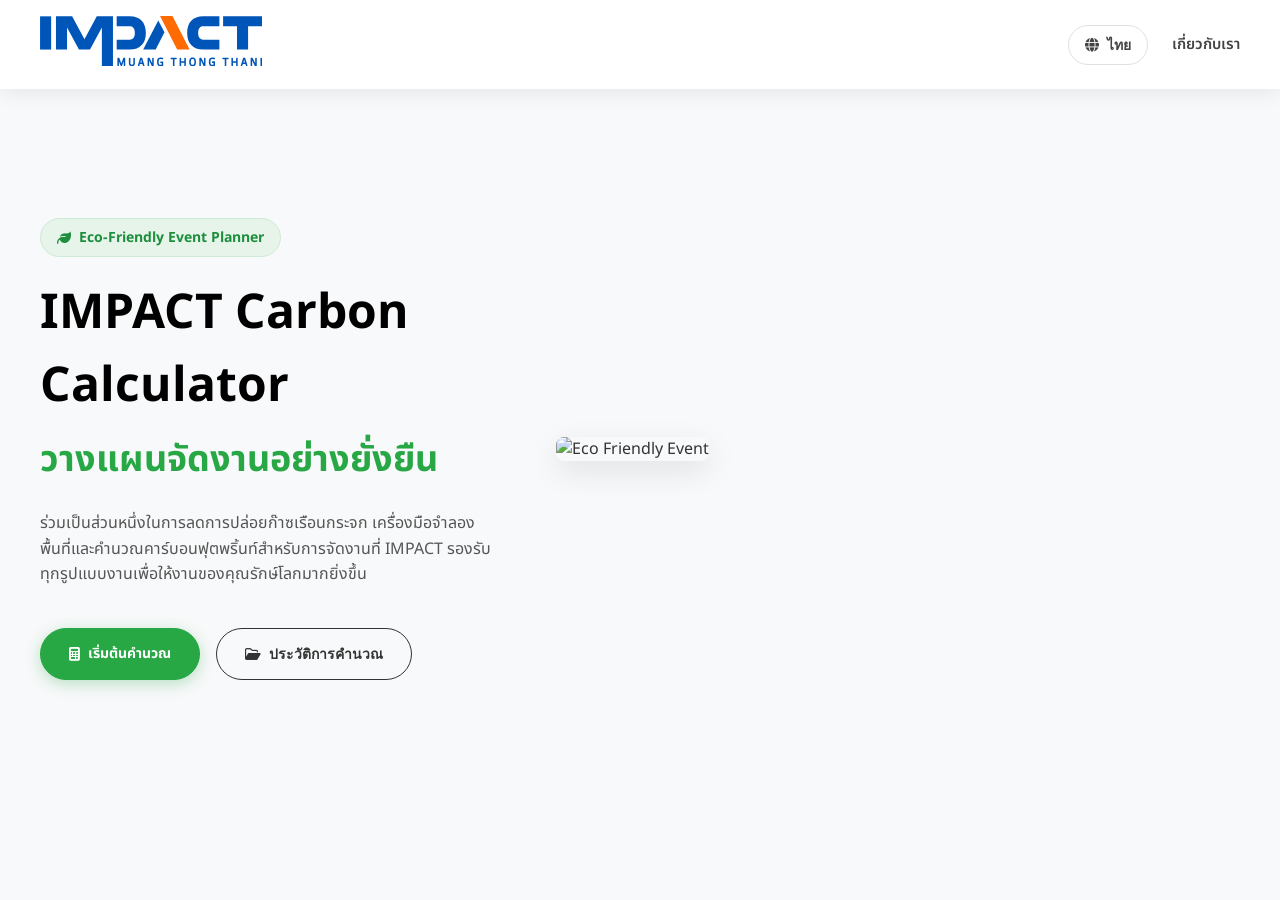
==== index.html @ 4a2654d6 "update" ====
<!doctype html>
<html lang="th">
  <head>
    <meta charset="UTF-8" />
    <meta name="viewport" content="width=device-width, initial-scale=1.0" />
    <title>IMPACT Carbon Calculator</title>
    <link rel="stylesheet" href="style.css" />
    <link
      href="https://fonts.googleapis.com/css2?family=Noto+Sans+Thai:wght@400;600;700&display=swap"
      rel="stylesheet"
    />
    <link
      rel="stylesheet"
      href="https://cdnjs.cloudflare.com/ajax/libs/font-awesome/6.4.0/css/all.min.css"
    />
  </head>
  <body>
    <header>
      <div class="logo">
        <img
          src="images/logo-impact.svg"
          alt="IMPACT Logo"
          height="50"
          onerror="
            this.src =
              'https://upload.wikimedia.org/wikipedia/commons/thumb/1/11/IMPACT_Muang_Thong_Thani_Logo.png/800px-IMPACT_Muang_Thong_Thani_Logo.png'
          "
        />
      </div>
      <div class="top-menu">
        <button class="lang-btn"><i class="fa-solid fa-globe"></i> ไทย</button>
        <a href="#" class="menu-link">เกี่ยวกับเรา</a>
      </div>
    </header>

    <main class="container">
      <div class="content-left">
        <div class="eco-badge">
          <i class="fa-solid fa-leaf"></i> Eco-Friendly Event Planner
        </div>
        <h1>
          IMPACT Carbon Calculator<br /><span class="highlight-green"
            >วางแผนจัดงานอย่างยั่งยืน</span
          >
        </h1>
        <p>
          ร่วมเป็นส่วนหนึ่งในการลดการปล่อยก๊าซเรือนกระจก
          เครื่องมือจำลองพื้นที่และคำนวณคาร์บอนฟุตพริ้นท์สำหรับการจัดงานที่
          IMPACT รองรับทุกรูปแบบงานเพื่อให้งานของคุณรักษ์โลกมากยิ่งขึ้น
        </p>
        <div class="button-group">
          <a href="#" class="btn btn-primary" onclick="openModal(event)">
            <i class="fa-solid fa-calculator"></i> เริ่มต้นคำนวณ
          </a>
          <button class="btn btn-outline">
            <i class="fa-regular fa-folder-open"></i> ประวัติการคำนวณ
          </button>
        </div>
      </div>
      <div class="content-right">
        <img
          src="https://images.unsplash.com/photo-1511884642898-4c92249e20b6?q=80&w=2070&auto=format&fit=crop"
          alt="Eco Friendly Event"
        />
      </div>
    </main>

    <div id="eventModal" class="modal-overlay">
      <div class="modal-content">
        <div class="modal-header">
          <div>
            <h2>เลือกประเภทอีเวนต์</h2>
            <p>
              เลือกรูปแบบงานที่คุณต้องการจัด เพื่อเริ่มต้นคำนวณคาร์บอนฟุตพริ้นท์
            </p>
          </div>
          <span class="close-btn" onclick="closeModal()">&times;</span>
        </div>
        <div class="modal-body">
          <div class="event-grid">
            <a
              href="design.html?event=exhibition"
              class="event-card green-card"
            >
              <div class="card-image">
                <img
                  src="https://images.unsplash.com/photo-1587825140708-dfaf72ae4b04?q=80&w=2070&auto=format&fit=crop"
                  alt="Exhibition"
                />
              </div>
              <div class="card-footer">
                <h4>งานแสดงสินค้าและนิทรรศการ</h4>
                <span>Exhibition at IMPACT</span>
              </div>
            </a>
            <a href="design.html?event=meeting" class="event-card blue-card">
              <div class="card-image">
                <img
                  src="https://images.unsplash.com/photo-1556761175-5973dc0f32e7?q=80&w=1932&auto=format&fit=crop"
                  alt="Meeting"
                />
              </div>
              <div class="card-footer">
                <h4>งานประชุมและสัมมนา</h4>
                <span>Meeting at IMPACT</span>
              </div>
            </a>
            <a href="design.html?event=concert" class="event-card red-card">
              <div class="card-image">
                <img
                  src="https://images.unsplash.com/photo-1470225620780-dba8ba36b745?q=80&w=2070&auto=format&fit=crop"
                  alt="Concert"
                />
              </div>
              <div class="card-footer">
                <h4>งานคอนเสิร์ต</h4>
                <span>Concert at IMPACT</span>
              </div>
            </a>
          </div>
        </div>
      </div>
    </div>

    <script>
      function openModal(e) {
        e.preventDefault();
        document.getElementById("eventModal").style.display = "flex";
      }
      function closeModal() {
        document.getElementById("eventModal").style.display = "none";
      }
      window.onclick = function (e) {
        if (e.target == document.getElementById("eventModal")) closeModal();
      };
    </script>
  </body>
</html>
---- style.css ----
/* ========================================= */
/* 🌐 GLOBAL RESET & FONTS                   */
/* ========================================= */
* {
  box-sizing: border-box;
  margin: 0;
  padding: 0;
}
body {
  font-family: "Noto Sans Thai", sans-serif;
  color: #333;
  background-color: #f8f9fa;
}

/* ========================================= */
/* 🏠 HOME PAGE (index.html)                 */
/* ========================================= */
header {
  display: flex;
  justify-content: space-between;
  align-items: center;
  padding: 16px 40px;
  background: rgba(255, 255, 255, 0.98);
  backdrop-filter: blur(10px);
  box-shadow: 0 4px 20px rgba(0, 0, 0, 0.08);
  position: sticky;
  top: 0;
  z-index: 100;
  border-bottom: none;
}
.top-menu {
  display: flex;
  align-items: center;
  gap: 24px;
}
.lang-btn {
  background: white;
  border: 1px solid #e0e0e0;
  padding: 8px 16px;
  border-radius: 30px;
  cursor: pointer;
  display: flex;
  align-items: center;
  gap: 8px;
  font-size: 14px;
  font-weight: 600;
  color: #444;
  transition: 0.2s;
}
.lang-btn:hover {
  background: #f5f7fa;
  border-color: #0058a3;
  color: #0058a3;
}
.menu-link {
  text-decoration: none;
  color: #444;
  font-weight: 600;
  font-size: 15px;
  transition: 0.2s;
}
.menu-link:hover {
  color: #0058a3;
}
.container {
  display: flex;
  align-items: center;
  max-width: 1400px;
  margin: 0 auto;
  padding: 40px;
  gap: 60px;
  min-height: 80vh;
}
.content-left {
  flex: 1;
  max-width: 500px;
}
h1 {
  font-size: 48px;
  font-weight: 700;
  margin-bottom: 24px;
  color: #000;
}
p {
  font-size: 16px;
  line-height: 1.6;
  color: #555;
  margin-bottom: 40px;
}
.button-group {
  display: flex;
  gap: 16px;
}
.btn {
  padding: 14px 28px;
  border-radius: 30px;
  font-size: 14px;
  font-weight: bold;
  cursor: pointer;
  display: flex;
  align-items: center;
  gap: 8px;
  text-decoration: none;
  transition: 0.2s;
  border: none;
}
.btn-outline {
  background: transparent;
  border: 1px solid #333;
  color: #333;
}
.btn-outline:hover {
  background: #f5f5f5;
}
.btn-black {
  background: #111;
  border: 1px solid #111;
  color: white;
}
.btn-black:hover {
  background: #333;
}
.content-right {
  flex: 1.5;
}
.content-right img {
  width: 100%;
  height: auto;
  border-radius: 8px;
  box-shadow: 0 10px 30px rgba(0, 0, 0, 0.1);
}

.modal-overlay {
  display: none;
  position: fixed;
  top: 0;
  left: 0;
  width: 100%;
  height: 100%;
  background: rgba(0, 0, 0, 0.6);
  backdrop-filter: blur(4px);
  justify-content: center;
  align-items: center;
  z-index: 9999;
}
.modal-content {
  background: #fff;
  padding: 40px;
  width: 95%;
  max-width: 1100px;
  border-radius: 12px;
  max-height: 95vh;
  overflow-y: auto;
  box-shadow: 0 20px 50px rgba(0, 0, 0, 0.2);
}
.modal-header {
  display: flex;
  justify-content: space-between;
  margin-bottom: 30px;
}
.close-btn {
  font-size: 32px;
  cursor: pointer;
  color: #999;
  transition: 0.2s;
}
.close-btn:hover {
  color: #d93025;
}
.event-grid {
  display: grid;
  grid-template-columns: repeat(auto-fit, minmax(280px, 1fr));
  gap: 30px;
  justify-content: center;
}
.event-card {
  text-decoration: none;
  border-radius: 0 0 20px 20px;
  overflow: hidden;
  box-shadow: 0 5px 15px rgba(0, 0, 0, 0.1);
  transition:
    transform 0.3s ease,
    box-shadow 0.3s ease;
  background: white;
  display: flex;
  flex-direction: column;
}
.event-card:hover {
  transform: translateY(-8px);
  box-shadow: 0 15px 30px rgba(0, 0, 0, 0.15);
}
.card-image {
  height: 180px;
  overflow: hidden;
}
.card-image img {
  width: 100%;
  height: 100%;
  object-fit: cover;
  transition: transform 0.5s ease;
}
.event-card:hover .card-image img {
  transform: scale(1.05);
}
.card-footer {
  padding: 15px 20px;
  color: white;
  text-align: center;
  display: flex;
  flex-direction: column;
  justify-content: center;
  min-height: 80px;
}
.card-footer h4 {
  font-size: 15px;
  margin-bottom: 5px;
  font-weight: 700;
}
.card-footer span {
  font-size: 13px;
  font-weight: 400;
  opacity: 0.9;
}
.green-card .card-footer {
  background-color: #4c8c64;
}
.blue-card .card-footer {
  background-color: #5b9bd5;
}
.red-card .card-footer {
  background-color: #a04040;
}
.pink-card .card-footer {
  background-color: #c97da3;
}
.purple-card .card-footer {
  background-color: #7b4ea3;
}

/* ========================================= */
/* 🌿 อัปเดตสไตล์หน้า Home (Eco Theme)        */
/* ========================================= */
.eco-badge {
  display: inline-flex;
  align-items: center;
  gap: 8px;
  background-color: #e6f4ea;
  color: #1e8e3e;
  padding: 8px 16px;
  border-radius: 30px;
  font-size: 14px;
  font-weight: 700;
  margin-bottom: 20px;
  border: 1px solid #ceead6;
}

.highlight-green {
  color: #28a745;
  font-size: 36px;
  display: block;
  margin-top: 10px;
}

.btn-primary {
  background: #28a745;
  border: 1px solid #28a745;
  color: white;
  box-shadow: 0 4px 15px rgba(40, 167, 69, 0.3);
}

.btn-primary:hover {
  background: #218838;
  border-color: #1e7e34;
  box-shadow: 0 6px 20px rgba(40, 167, 69, 0.4);
  transform: translateY(-2px);
}

/* ========================================= */
/* 🎨 DESIGN PAGE (design.html)              */
/* ========================================= */
body.design-page {
  overflow: hidden;
  height: 100vh;
  display: flex;
  flex-direction: column;
}
.top-nav {
  height: 72px;
  background: #ffffff;
  box-shadow: 0 4px 20px rgba(0, 0, 0, 0.08);
  display: flex;
  align-items: center;
  justify-content: space-between;
  padding: 0 32px;
  z-index: 100;
  position: relative;
}
.nav-center {
  position: absolute;
  left: 50%;
  transform: translateX(-50%);
  display: flex;
  flex-direction: column;
  align-items: center;
  gap: 6px;
}
.nav-title {
  font-size: 20px;
  font-weight: 700;
  color: #0058a3;
  margin: 0;
}
.nav-subtitle {
  font-size: 12px;
  padding: 4px 12px;
  border-radius: 20px;
  font-weight: 600;
  background-color: #d4edda;
  color: #155724;
  border: 1px solid #c3e6cb;
}
.nav-right {
  display: flex;
  gap: 12px;
  align-items: center;
}
.btn-nav-text,
.btn-save-action,
.btn-new-job {
  display: flex;
  align-items: center;
  gap: 8px;
  padding: 8px 16px;
  border-radius: 30px;
  font-size: 14px;
  font-weight: 600;
  cursor: pointer;
  transition: 0.2s;
}
.btn-nav-text {
  color: #555;
}
.btn-nav-text:hover {
  background: #f5f7fa;
  color: #0058a3;
}
.btn-save-action {
  background: #28a745;
  color: white;
  box-shadow: 0 2px 5px rgba(0, 0, 0, 0.1);
}
.btn-save-action:hover {
  background: #218838;
}
.btn-new-job {
  background: #f0f2f5;
  color: #0058a3;
}
.btn-new-job:hover {
  background: #e3f2fd;
}
.tool-icon {
  width: 40px;
  height: 40px;
  border-radius: 50%;
  display: flex;
  align-items: center;
  justify-content: center;
  cursor: pointer;
  color: #555;
  transition: 0.2s;
}
.tool-icon:hover {
  background: #f5f7fa;
  color: #0058a3;
}

.main-workspace {
  display: flex;
  flex: 1;
  height: calc(100vh - 72px);
}
.sidebar-left {
  width: 420px;
  background: #ffffff;
  box-shadow: 2px 0 15px rgba(0, 0, 0, 0.05);
  display: flex;
  flex-direction: column;
  z-index: 10;
}

.sidebar-left .sidebar-header {
  padding: 24px;
  border-bottom: 1px solid #e0e0e0;
  background: #ffffff;
  display: block;
}

.event-selector-box {
  margin-bottom: 24px;
}
.event-selector-box label {
  font-size: 13px;
  font-weight: 700;
  color: #444;
  display: block;
  margin-bottom: 8px;
}
.event-selector-box select {
  width: 100%;
  padding: 10px 40px 10px 16px;
  border-radius: 8px;
  border: 1px solid #ced4da;
  background-color: #f8f9fa;
  font-size: 14px;
  font-family: inherit;
  color: #0058a3;
  font-weight: 600;
  cursor: pointer;
  outline: none;
  transition: all 0.2s ease;
  appearance: none;
  -webkit-appearance: none;
  -moz-appearance: none;
  background-image: url("data:image/svg+xml;charset=UTF-8,%3csvg xmlns='http://www.w3.org/2000/svg' viewBox='0 0 24 24' fill='none' stroke='%230058a3' stroke-width='2.5' stroke-linecap='round' stroke-linejoin='round'%3e%3cpolyline points='6 9 12 15 18 9'%3e%3c/polyline%3e%3c/svg%3e");
  background-repeat: no-repeat;
  background-position: right 16px center;
  background-size: 14px;
}

.event-selector-box select:hover,
.event-selector-box select:focus {
  border-color: #adb5bd;
  background-color: #ffffff;
  box-shadow: none;
}

.sidebar-left .sidebar-header h3 {
  margin: 0 0 6px 0;
  color: #111;
  font-size: 18px;
  font-weight: 700;
  display: flex;
  align-items: center;
  gap: 8px;
}
.sidebar-left .sidebar-header h3 i {
  color: #28a745;
  font-size: 20px;
}
.sidebar-left .sidebar-header p {
  margin: 0;
  font-size: 13px;
  color: #666;
  line-height: 1.5;
}

.item-list {
  flex: 1;
  overflow-y: auto;
  padding: 0 20px 20px 20px;
  display: flex;
  flex-direction: column;
}
.category-title {
  font-size: 14px;
  font-weight: 700;
  color: #0058a3;
  margin: 20px 0 10px 0;
  padding-bottom: 5px;
  border-bottom: 2px solid #e3f2fd;
  display: flex;
  align-items: center;
  gap: 8px;
}
.item-row {
  background: #fff;
  border: 1px solid #e0e0e0;
  border-radius: 12px;
  padding: 12px 15px;
  margin-bottom: 10px;
  transition: 0.2s;
}
.item-row.active {
  border-color: #0058a3;
  background: #f8fbff;
  box-shadow: 0 4px 10px rgba(0, 88, 163, 0.1);
}
.item-top {
  display: flex;
  justify-content: space-between;
  align-items: center;
  margin-bottom: 10px;
}
.item-name {
  font-weight: 600;
  font-size: 14px;
  color: #333;
  display: flex;
  align-items: center;
  gap: 8px;
  cursor: pointer;
  margin: 0;
}
.item-unit-carbon {
  font-size: 11px;
  color: #888;
  background: #f0f0f0;
  padding: 2px 6px;
  border-radius: 4px;
}
.item-bottom {
  display: flex;
  justify-content: space-between;
  align-items: center;
}
.qty-control {
  display: flex;
  align-items: center;
  gap: 10px;
}
.qty-input {
  width: 60px;
  padding: 6px;
  border: 1px solid #ccc;
  border-radius: 6px;
  text-align: center;
  font-size: 14px;
}
.qty-input:disabled {
  background: #f0f0f0;
  color: #aaa;
  border-color: #eee;
}
.item-total-carbon {
  font-weight: 700;
  color: #28a745;
  font-size: 14px;
}
.carbon-summary-box {
  padding: 20px;
  background: #1e3a8a;
  color: white;
  text-align: center;
}
.carbon-summary-box p {
  margin: 0;
  font-size: 14px;
  color: #ffffff;
  opacity: 1;
  margin-bottom: 8px;
}
.carbon-total-val {
  font-size: 32px;
  font-weight: 700;
  margin: 5px 0;
  color: #4ade80;
}
.carbon-total-val span {
  font-size: 16px;
  font-weight: 400;
  color: white;
}

input[type="checkbox"] {
  width: 18px;
  height: 18px;
  cursor: pointer;
  accent-color: #0058a3;
}

/* ========================================= */
/* 🖼️ ระบบแสดงภาพ 2D Stacking                 */
/* ========================================= */
.viewer-right {
  flex: 1;
  position: relative;
  background: #f0f2f5;
  display: flex;
  justify-content: center;
  align-items: center;
  overflow: hidden;
}

.image-viewer-container {
  position: relative;
  width: 100%;
  height: 100%;
  max-width: 1920px;
  max-height: 1080px;
  display: flex;
  justify-content: center;
  align-items: center;
}

.layer-bg,
.layer-item {
  position: absolute;
  top: 0;
  left: 0;
  width: 100%;
  height: 100%;
  object-fit: contain;
}

.layer-item {
  display: none;
  mix-blend-mode: multiply;
}

/* ========================================= */
/* 🏷️ ป้ายชี้บอกค่าคาร์บอนบน 2D               */
/* ========================================= */
.labels-container {
  position: absolute;
  top: 0;
  left: 0;
  width: 100%;
  height: 100%;
  pointer-events: none;
  z-index: 10;
}

.floating-label {
  position: absolute;
  background: rgba(255, 255, 255, 0.95);
  padding: 8px 12px;
  border-radius: 8px;
  box-shadow: 0 4px 15px rgba(0, 0, 0, 0.15);
  font-size: 13px;
  font-weight: 600;
  color: #333;
  display: none;
  white-space: nowrap;
  border: 1px solid #e0e0e0;
}
.floating-label span {
  color: #28a745;
  font-weight: 700;
}

/* ตำแหน่งของป้าย (ปรับ % ได้ตามตำแหน่งรถ) */
.pos-car {
  top: 40%;
  left: 73%;
}
.pos-taxi {
  top: 40%;
  left: 15%;
}
.pos-van {
  top: 40%;
  left: 47%;
}

.floating-label::after {
  content: "";
  position: absolute;
  top: 100%;
  left: 50%;
  width: 2px;
  height: 30px;
  background: #28a745;
  transform: translateX(-50%);
}
.floating-label::before {
  content: "";
  position: absolute;
  top: calc(100% + 30px);
  left: 50%;
  transform: translateX(-50%);
  border-left: 6px solid transparent;
  border-right: 6px solid transparent;
  border-top: 8px solid #28a745;
}

/* ========================================= */
/* 🔥 ฟอร์มบันทึกข้อมูลลูกค้า (Customer Form) */
/* ========================================= */
.form-overlay {
  display: none;
  position: fixed;
  top: 0;
  left: 0;
  width: 100%;
  height: 100%;
  background: rgba(0, 0, 0, 0.6);
  z-index: 2000;
  justify-content: center;
  align-items: center;
  backdrop-filter: blur(5px);
}
.form-box {
  background: white;
  width: 90%;
  max-width: 400px;
  padding: 30px;
  border-radius: 16px;
  box-shadow: 0 20px 50px rgba(0, 0, 0, 0.2);
  animation: popUp 0.3s ease;
}
@keyframes popUp {
  from {
    transform: scale(0.8);
    opacity: 0;
  }
  to {
    transform: scale(1);
    opacity: 1;
  }
}
.form-header {
  text-align: center;
  margin-bottom: 20px;
}
.form-header h2 {
  margin: 0;
  color: #0058a3;
}
.form-header p {
  color: #666;
  font-size: 14px;
  margin-top: 5px;
}
.form-group {
  margin-bottom: 15px;
}
.form-group label {
  display: block;
  font-size: 14px;
  font-weight: 600;
  margin-bottom: 5px;
  color: #333;
}
.form-group input {
  width: 100%;
  padding: 12px;
  border: 1px solid #ddd;
  border-radius: 8px;
  font-size: 14px;
  box-sizing: border-box;
}
.readonly-input {
  background-color: #f1f3f5;
  color: #0058a3;
  border-color: #ced4da;
  font-weight: bold;
  pointer-events: none;
  letter-spacing: 1px;
}
.form-actions {
  display: flex;
  gap: 10px;
  margin-top: 25px;
}
.btn-cancel {
  flex: 1;
  padding: 12px;
  border: 1px solid #ddd;
  background: white;
  border-radius: 8px;
  cursor: pointer;
}
.btn-submit {
  flex: 1;
  padding: 12px;
  border: none;
  background: #0058a3;
  color: white;
  border-radius: 8px;
  cursor: pointer;
  font-weight: 600;
}
.btn-submit:hover {
  background: #00498a;
}

/* ========================================= */
/* 🔥 หน้าต่างประวัติ (History Sidebar)       */
/* ========================================= */
.history-overlay {
  display: none;
  position: fixed;
  top: 0;
  left: 0;
  width: 100%;
  height: 100%;
  background: rgba(0, 0, 0, 0.3);
  z-index: 2000;
  justify-content: flex-end;
}
.modal-sidebar {
  width: 400px;
  height: 100%;
  background: white;
  box-shadow: -10px 0 30px rgba(0, 0, 0, 0.1);
  display: flex;
  flex-direction: column;
  animation: slideIn 0.3s ease;
}
@keyframes slideIn {
  from {
    transform: translateX(100%);
  }
  to {
    transform: translateX(0);
  }
}

.modal-sidebar .sidebar-header {
  padding: 24px 30px;
  border-bottom: 1px solid #eee;
  display: flex;
  justify-content: space-between;
  align-items: center;
  background: #ffffff;
}

.history-list {
  flex-grow: 1;
  overflow-y: auto;
  padding: 20px 30px;
}
.history-item {
  padding: 20px;
  border: 1px solid #e0e0e0;
  border-radius: 12px;
  margin-bottom: 15px;
  position: relative;
  transition: 0.2s;
  background: #ffffff;
}
.history-item:hover {
  border-color: #0058a3;
  box-shadow: 0 4px 12px rgba(0, 0, 0, 0.05);
}
.booking-id-badge {
  display: inline-block;
  background: #111;
  color: #fff;
  padding: 4px 8px;
  border-radius: 4px;
  font-size: 12px;
  font-weight: 600;
  margin-bottom: 8px;
}
.history-content {
  cursor: pointer;
}
.history-actions {
  display: flex;
  gap: 10px;
  margin-top: 15px;
  border-top: 1px solid #eee;
  padding-top: 15px;
  justify-content: flex-end;
}
.action-btn {
  font-family: inherit;
  font-size: 13px;
  font-weight: 600;
  cursor: pointer;
  padding: 6px 14px;
  border-radius: 6px;
  border: none;
  display: flex;
  align-items: center;
  gap: 6px;
  transition: 0.2s;
}
.btn-edit {
  color: #0058a3;
  background: #eef4fb;
}
.btn-edit:hover {
  background: #dcebfd;
}
.btn-delete {
  color: #d93025;
  background: #fff0f0;
}
.btn-delete:hover {
  background: #fde6e6;
}

/* การแจ้งเตือน (Toast) */
.toast {
  position: fixed;
  top: 80px;
  left: 50%;
  transform: translateX(-50%);
  background: #28a745;
  color: white;
  padding: 12px 24px;
  border-radius: 50px;
  font-size: 14px;
  font-weight: 600;
  opacity: 0;
  transition: 0.3s ease;
  pointer-events: none;
  z-index: 3000;
  box-shadow: 0 4px 15px rgba(0, 0, 0, 0.1);
}
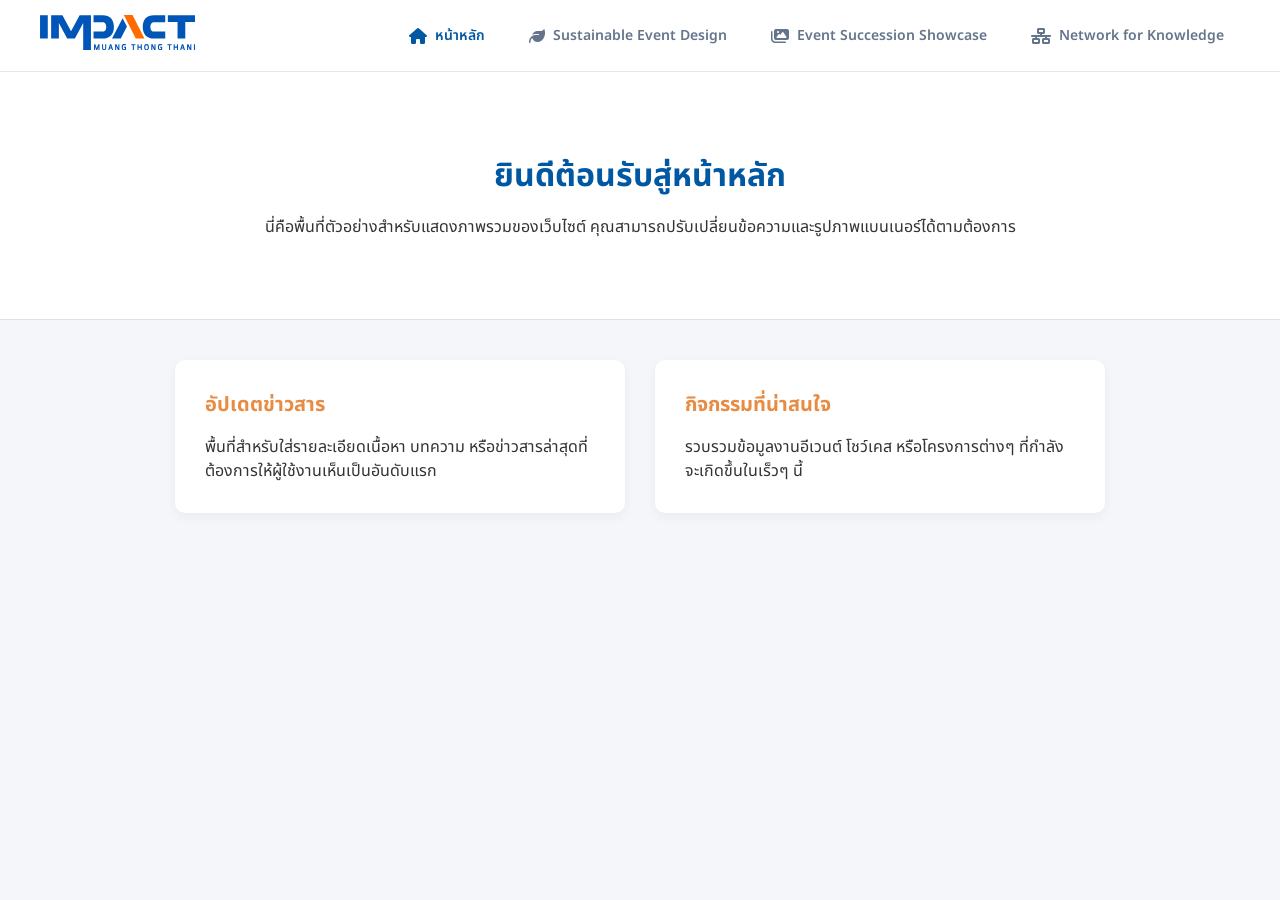
==== commit e5368191: "yes" ====
--- a/index.html
+++ b/index.html
@@ -3,136 +3,69 @@
   <head>
     <meta charset="UTF-8" />
     <meta name="viewport" content="width=device-width, initial-scale=1.0" />
-    <title>IMPACT Carbon Calculator</title>
+    <title>IMPACT - หน้าหลัก</title>
     <link rel="stylesheet" href="style.css" />
-    <link
-      href="https://fonts.googleapis.com/css2?family=Noto+Sans+Thai:wght@400;600;700&display=swap"
-      rel="stylesheet"
-    />
     <link
       rel="stylesheet"
       href="https://cdnjs.cloudflare.com/ajax/libs/font-awesome/6.4.0/css/all.min.css"
     />
   </head>
   <body>
-    <header>
-      <div class="logo">
+    <header class="navbar">
+      <div class="nav-left">
         <img
           src="images/logo-impact.svg"
-          alt="IMPACT Logo"
-          height="50"
+          alt="IMPACT"
+          height="35"
           onerror="
             this.src =
               'https://upload.wikimedia.org/wikipedia/commons/thumb/1/11/IMPACT_Muang_Thong_Thani_Logo.png/800px-IMPACT_Muang_Thong_Thani_Logo.png'
           "
         />
       </div>
-      <div class="top-menu">
-        <button class="lang-btn"><i class="fa-solid fa-globe"></i> ไทย</button>
-        <a href="#" class="menu-link">เกี่ยวกับเรา</a>
+      <div class="nav-menu">
+        <a href="index.html" class="nav-link active">
+          <i class="fas fa-home"></i> หน้าหลัก
+        </a>
+
+        <a href="calculator.html" class="nav-link">
+          <i class="fas fa-leaf"></i> Sustainable Event Design
+        </a>
+
+        <a href="event.html" class="nav-link">
+          <i class="fas fa-images"></i> Event Succession Showcase
+        </a>
+
+        <a href="network.html" class="nav-link">
+          <i class="fas fa-network-wired"></i> Network for Knowledge
+        </a>
       </div>
     </header>
+    <main>
+      <section class="hero-section">
+        <h1>ยินดีต้อนรับสู่หน้าหลัก</h1>
+        <p>
+          นี่คือพื้นที่ตัวอย่างสำหรับแสดงภาพรวมของเว็บไซต์
+          คุณสามารถปรับเปลี่ยนข้อความและรูปภาพแบนเนอร์ได้ตามต้องการ
+        </p>
+      </section>
 
-    <main class="container">
-      <div class="content-left">
-        <div class="eco-badge">
-          <i class="fa-solid fa-leaf"></i> Eco-Friendly Event Planner
+      <section class="content-section">
+        <div class="info-card">
+          <h2>อัปเดตข่าวสาร</h2>
+          <p>
+            พื้นที่สำหรับใส่รายละเอียดเนื้อหา บทความ
+            หรือข่าวสารล่าสุดที่ต้องการให้ผู้ใช้งานเห็นเป็นอันดับแรก
+          </p>
         </div>
-        <h1>
-          IMPACT Carbon Calculator<br /><span class="highlight-green"
-            >วางแผนจัดงานอย่างยั่งยืน</span
-          >
-        </h1>
-        <p>
-          ร่วมเป็นส่วนหนึ่งในการลดการปล่อยก๊าซเรือนกระจก
-          เครื่องมือจำลองพื้นที่และคำนวณคาร์บอนฟุตพริ้นท์สำหรับการจัดงานที่
-          IMPACT รองรับทุกรูปแบบงานเพื่อให้งานของคุณรักษ์โลกมากยิ่งขึ้น
-        </p>
-        <div class="button-group">
-          <a href="#" class="btn btn-primary" onclick="openModal(event)">
-            <i class="fa-solid fa-calculator"></i> เริ่มต้นคำนวณ
-          </a>
-          <button class="btn btn-outline">
-            <i class="fa-regular fa-folder-open"></i> ประวัติการคำนวณ
-          </button>
+        <div class="info-card">
+          <h2>กิจกรรมที่น่าสนใจ</h2>
+          <p>
+            รวบรวมข้อมูลงานอีเวนต์ โชว์เคส หรือโครงการต่างๆ
+            ที่กำลังจะเกิดขึ้นในเร็วๆ นี้
+          </p>
         </div>
-      </div>
-      <div class="content-right">
-        <img
-          src="https://images.unsplash.com/photo-1511884642898-4c92249e20b6?q=80&w=2070&auto=format&fit=crop"
-          alt="Eco Friendly Event"
-        />
-      </div>
+      </section>
     </main>
-
-    <div id="eventModal" class="modal-overlay">
-      <div class="modal-content">
-        <div class="modal-header">
-          <div>
-            <h2>เลือกประเภทอีเวนต์</h2>
-            <p>
-              เลือกรูปแบบงานที่คุณต้องการจัด เพื่อเริ่มต้นคำนวณคาร์บอนฟุตพริ้นท์
-            </p>
-          </div>
-          <span class="close-btn" onclick="closeModal()">&times;</span>
-        </div>
-        <div class="modal-body">
-          <div class="event-grid">
-            <a
-              href="design.html?event=exhibition"
-              class="event-card green-card"
-            >
-              <div class="card-image">
-                <img
-                  src="https://images.unsplash.com/photo-1587825140708-dfaf72ae4b04?q=80&w=2070&auto=format&fit=crop"
-                  alt="Exhibition"
-                />
-              </div>
-              <div class="card-footer">
-                <h4>งานแสดงสินค้าและนิทรรศการ</h4>
-                <span>Exhibition at IMPACT</span>
-              </div>
-            </a>
-            <a href="design.html?event=meeting" class="event-card blue-card">
-              <div class="card-image">
-                <img
-                  src="https://images.unsplash.com/photo-1556761175-5973dc0f32e7?q=80&w=1932&auto=format&fit=crop"
-                  alt="Meeting"
-                />
-              </div>
-              <div class="card-footer">
-                <h4>งานประชุมและสัมมนา</h4>
-                <span>Meeting at IMPACT</span>
-              </div>
-            </a>
-            <a href="design.html?event=concert" class="event-card red-card">
-              <div class="card-image">
-                <img
-                  src="https://images.unsplash.com/photo-1470225620780-dba8ba36b745?q=80&w=2070&auto=format&fit=crop"
-                  alt="Concert"
-                />
-              </div>
-              <div class="card-footer">
-                <h4>งานคอนเสิร์ต</h4>
-                <span>Concert at IMPACT</span>
-              </div>
-            </a>
-          </div>
-        </div>
-      </div>
-    </div>
-
-    <script>
-      function openModal(e) {
-        e.preventDefault();
-        document.getElementById("eventModal").style.display = "flex";
-      }
-      function closeModal() {
-        document.getElementById("eventModal").style.display = "none";
-      }
-      window.onclick = function (e) {
-        if (e.target == document.getElementById("eventModal")) closeModal();
-      };
-    </script>
   </body>
 </html>
--- a/style.css
+++ b/style.css
@@ -1,903 +1,231 @@
-/* ========================================= */
-/* 🌐 GLOBAL RESET & FONTS                   */
-/* ========================================= */
+/* นำเข้าฟอนต์ Noto Sans Thai */
+@import url("https://fonts.googleapis.com/css2?family=Noto+Sans+Thai:wght@400;500;600;700&display=swap");
+
+/* กำหนดตัวแปรสีให้ตรงกับ design.html */
+:root {
+  --impact-blue: #0058a3;
+}
+
+/* รีเซ็ตค่าพื้นฐาน */
 * {
-  box-sizing: border-box;
   margin: 0;
   padding: 0;
-}
+  box-sizing: border-box;
+  font-family: "Noto Sans Thai", "Segoe UI", Tahoma, sans-serif;
+}
+
 body {
-  font-family: "Noto Sans Thai", sans-serif;
+  background-color: #f4f6f9;
   color: #333;
-  background-color: #f8f9fa;
-}
-
-/* ========================================= */
-/* 🏠 HOME PAGE (index.html)                 */
-/* ========================================= */
-header {
-  display: flex;
+}
+
+/* -------------------------------------
+   Navigation Bar Styles (อิงสไตล์จาก design.html)
+------------------------------------- */
+.navbar {
+  height: 72px;
+  background: #ffffff;
+  padding: 0 40px;
+  display: flex;
+  align-items: center;
   justify-content: space-between;
-  align-items: center;
-  padding: 16px 40px;
-  background: rgba(255, 255, 255, 0.98);
-  backdrop-filter: blur(10px);
-  box-shadow: 0 4px 20px rgba(0, 0, 0, 0.08);
+  border-bottom: 1px solid #e2e8f0; /* เปลี่ยนจากเงาเป็นเส้นขอบ */
   position: sticky;
   top: 0;
-  z-index: 100;
-  border-bottom: none;
-}
-.top-menu {
-  display: flex;
-  align-items: center;
-  gap: 24px;
-}
-.lang-btn {
-  background: white;
-  border: 1px solid #e0e0e0;
+  z-index: 1000;
+}
+
+.logo img {
+  height: 40px; /* ปรับขนาดโลโก้ให้พอดีกับความสูง 72px */
+  object-fit: contain;
+}
+
+.nav-menu {
+  display: flex;
+  gap: 12px; /* ปรับระยะห่างให้เหมือนดีไซน์ใหม่ */
+  align-items: center;
+}
+
+/* สไตล์ตัวหนังสือเมนู (ปรับขนาด 14px และฟอนต์ให้ตรงกับหน้าดีไซน์) */
+.nav-link {
   padding: 8px 16px;
-  border-radius: 30px;
-  cursor: pointer;
-  display: flex;
-  align-items: center;
-  gap: 8px;
+  border-radius: 12px;
   font-size: 14px;
   font-weight: 600;
-  color: #444;
+  color: #64748b;
+  text-decoration: none;
+  display: flex;
+  align-items: center;
+  gap: 8px;
   transition: 0.2s;
 }
-.lang-btn:hover {
-  background: #f5f7fa;
-  border-color: #0058a3;
-  color: #0058a3;
-}
-.menu-link {
-  text-decoration: none;
-  color: #444;
-  font-weight: 600;
-  font-size: 15px;
-  transition: 0.2s;
-}
-.menu-link:hover {
-  color: #0058a3;
-}
+
+.nav-link i {
+  font-size: 16px;
+}
+
+/* เอฟเฟกต์เวลาเมาส์ชี้ หรือหน้าปัจจุบัน */
+.nav-link:hover {
+  transform: translateY(-1px);
+  opacity: 0.9;
+  color: var(--impact-blue);
+  background: #f1f5f9; /* มีพื้นหลังสีเทาอ่อนๆ เวลากด */
+}
+
+.nav-link.active {
+  color: var(--impact-blue);
+}
+
+/* -------------------------------------
+   Index Page: Main Content Styles
+------------------------------------- */
+.hero-section {
+  background-color: #ffffff;
+  padding: 80px 40px;
+  text-align: center;
+  margin-bottom: 40px;
+  border-bottom: 1px solid #e0e0e0;
+}
+
+.hero-section h1 {
+  font-size: 32px;
+  margin-bottom: 15px;
+  color: var(--impact-blue);
+}
+
+.content-section {
+  display: flex;
+  justify-content: center;
+  gap: 30px;
+  padding: 0 40px 60px 40px;
+}
+
+.info-card {
+  background-color: #ffffff;
+  padding: 30px;
+  border-radius: 10px;
+  box-shadow: 0 4px 12px rgba(0, 0, 0, 0.05);
+  flex: 1;
+  max-width: 450px;
+}
+
+.info-card h2 {
+  font-size: 20px;
+  margin-bottom: 15px;
+  color: #e88c43;
+}
+
+/* -------------------------------------
+   Calculator Page: Layout หลัก
+------------------------------------- */
 .container {
   display: flex;
   align-items: center;
+  justify-content: space-between;
+  padding: 60px 80px;
   max-width: 1400px;
   margin: 0 auto;
-  padding: 40px;
-  gap: 60px;
-  min-height: 80vh;
-}
+  gap: 40px;
+  background-color: #f9fbfa;
+  min-height: calc(100vh - 72px); /* หักลบความสูงของ navbar ใหม่ */
+}
+
 .content-left {
   flex: 1;
   max-width: 500px;
 }
-h1 {
-  font-size: 48px;
-  font-weight: 700;
-  margin-bottom: 24px;
-  color: #000;
-}
-p {
-  font-size: 16px;
-  line-height: 1.6;
-  color: #555;
-  margin-bottom: 40px;
-}
-.button-group {
-  display: flex;
-  gap: 16px;
-}
-.btn {
-  padding: 14px 28px;
-  border-radius: 30px;
-  font-size: 14px;
-  font-weight: bold;
-  cursor: pointer;
-  display: flex;
-  align-items: center;
-  gap: 8px;
-  text-decoration: none;
-  transition: 0.2s;
-  border: none;
-}
-.btn-outline {
-  background: transparent;
-  border: 1px solid #333;
-  color: #333;
-}
-.btn-outline:hover {
-  background: #f5f5f5;
-}
-.btn-black {
-  background: #111;
-  border: 1px solid #111;
-  color: white;
-}
-.btn-black:hover {
-  background: #333;
-}
+
 .content-right {
-  flex: 1.5;
-}
-.content-right img {
-  width: 100%;
-  height: auto;
-  border-radius: 8px;
-  box-shadow: 0 10px 30px rgba(0, 0, 0, 0.1);
-}
-
-.modal-overlay {
-  display: none;
-  position: fixed;
-  top: 0;
-  left: 0;
-  width: 100%;
-  height: 100%;
-  background: rgba(0, 0, 0, 0.6);
-  backdrop-filter: blur(4px);
-  justify-content: center;
-  align-items: center;
-  z-index: 9999;
-}
-.modal-content {
-  background: #fff;
-  padding: 40px;
-  width: 95%;
-  max-width: 1100px;
-  border-radius: 12px;
-  max-height: 95vh;
-  overflow-y: auto;
-  box-shadow: 0 20px 50px rgba(0, 0, 0, 0.2);
-}
-.modal-header {
-  display: flex;
-  justify-content: space-between;
-  margin-bottom: 30px;
-}
-.close-btn {
-  font-size: 32px;
-  cursor: pointer;
-  color: #999;
-  transition: 0.2s;
-}
-.close-btn:hover {
-  color: #d93025;
-}
-.event-grid {
-  display: grid;
-  grid-template-columns: repeat(auto-fit, minmax(280px, 1fr));
-  gap: 30px;
-  justify-content: center;
-}
-.event-card {
-  text-decoration: none;
-  border-radius: 0 0 20px 20px;
-  overflow: hidden;
-  box-shadow: 0 5px 15px rgba(0, 0, 0, 0.1);
-  transition:
-    transform 0.3s ease,
-    box-shadow 0.3s ease;
-  background: white;
-  display: flex;
-  flex-direction: column;
-}
-.event-card:hover {
-  transform: translateY(-8px);
-  box-shadow: 0 15px 30px rgba(0, 0, 0, 0.15);
-}
-.card-image {
-  height: 180px;
-  overflow: hidden;
-}
-.card-image img {
-  width: 100%;
-  height: 100%;
-  object-fit: cover;
-  transition: transform 0.5s ease;
-}
-.event-card:hover .card-image img {
-  transform: scale(1.05);
-}
-.card-footer {
-  padding: 15px 20px;
-  color: white;
-  text-align: center;
-  display: flex;
-  flex-direction: column;
-  justify-content: center;
-  min-height: 80px;
-}
-.card-footer h4 {
-  font-size: 15px;
-  margin-bottom: 5px;
-  font-weight: 700;
-}
-.card-footer span {
-  font-size: 13px;
-  font-weight: 400;
-  opacity: 0.9;
-}
-.green-card .card-footer {
-  background-color: #4c8c64;
-}
-.blue-card .card-footer {
-  background-color: #5b9bd5;
-}
-.red-card .card-footer {
-  background-color: #a04040;
-}
-.pink-card .card-footer {
-  background-color: #c97da3;
-}
-.purple-card .card-footer {
-  background-color: #7b4ea3;
-}
-
-/* ========================================= */
-/* 🌿 อัปเดตสไตล์หน้า Home (Eco Theme)        */
-/* ========================================= */
+  flex: 1;
+  display: flex;
+  justify-content: flex-end;
+}
+
+/* ป้าย Eco Badge */
 .eco-badge {
-  display: inline-flex;
-  align-items: center;
-  gap: 8px;
-  background-color: #e6f4ea;
-  color: #1e8e3e;
+  display: inline-block;
+  background-color: #e5f5e9;
+  color: #28a745;
   padding: 8px 16px;
   border-radius: 30px;
   font-size: 14px;
   font-weight: 700;
-  margin-bottom: 20px;
-  border: 1px solid #ceead6;
+  margin-bottom: 25px;
+}
+
+.eco-badge i {
+  margin-right: 5px;
+}
+
+/* ข้อความ Heading */
+.content-left h1 {
+  font-size: 48px;
+  font-weight: 700;
+  color: #1a1a1a;
+  line-height: 1.3;
+  margin-bottom: 25px;
 }
 
 .highlight-green {
   color: #28a745;
   font-size: 36px;
-  display: block;
-  margin-top: 10px;
-}
-
-.btn-primary {
-  background: #28a745;
-  border: 1px solid #28a745;
-  color: white;
-  box-shadow: 0 4px 15px rgba(40, 167, 69, 0.3);
-}
-
-.btn-primary:hover {
-  background: #218838;
-  border-color: #1e7e34;
-  box-shadow: 0 6px 20px rgba(40, 167, 69, 0.4);
-  transform: translateY(-2px);
-}
-
-/* ========================================= */
-/* 🎨 DESIGN PAGE (design.html)              */
-/* ========================================= */
-body.design-page {
-  overflow: hidden;
-  height: 100vh;
-  display: flex;
-  flex-direction: column;
-}
-.top-nav {
-  height: 72px;
-  background: #ffffff;
-  box-shadow: 0 4px 20px rgba(0, 0, 0, 0.08);
-  display: flex;
-  align-items: center;
-  justify-content: space-between;
-  padding: 0 32px;
-  z-index: 100;
-  position: relative;
-}
-.nav-center {
-  position: absolute;
-  left: 50%;
-  transform: translateX(-50%);
-  display: flex;
-  flex-direction: column;
-  align-items: center;
-  gap: 6px;
-}
-.nav-title {
-  font-size: 20px;
-  font-weight: 700;
-  color: #0058a3;
-  margin: 0;
-}
-.nav-subtitle {
-  font-size: 12px;
-  padding: 4px 12px;
-  border-radius: 20px;
-  font-weight: 600;
-  background-color: #d4edda;
-  color: #155724;
-  border: 1px solid #c3e6cb;
-}
-.nav-right {
-  display: flex;
-  gap: 12px;
-  align-items: center;
-}
-.btn-nav-text,
-.btn-save-action,
-.btn-new-job {
-  display: flex;
-  align-items: center;
-  gap: 8px;
-  padding: 8px 16px;
+}
+
+/* ข้อความรายละเอียด */
+.description {
+  font-size: 16px;
+  color: #555;
+  line-height: 1.6;
+  margin-bottom: 40px;
+}
+
+/* กลุ่มปุ่มกด */
+.button-group {
+  display: flex;
+  gap: 15px;
+}
+
+.btn {
+  display: inline-flex;
+  align-items: center;
+  justify-content: center;
+  padding: 12px 24px;
   border-radius: 30px;
-  font-size: 14px;
+  font-size: 16px;
   font-weight: 600;
   cursor: pointer;
-  transition: 0.2s;
-}
-.btn-nav-text {
-  color: #555;
-}
-.btn-nav-text:hover {
-  background: #f5f7fa;
-  color: #0058a3;
-}
-.btn-save-action {
-  background: #28a745;
-  color: white;
-  box-shadow: 0 2px 5px rgba(0, 0, 0, 0.1);
-}
-.btn-save-action:hover {
-  background: #218838;
-}
-.btn-new-job {
-  background: #f0f2f5;
-  color: #0058a3;
-}
-.btn-new-job:hover {
-  background: #e3f2fd;
-}
-.tool-icon {
-  width: 40px;
-  height: 40px;
-  border-radius: 50%;
-  display: flex;
-  align-items: center;
-  justify-content: center;
-  cursor: pointer;
-  color: #555;
-  transition: 0.2s;
-}
-.tool-icon:hover {
-  background: #f5f7fa;
-  color: #0058a3;
-}
-
-.main-workspace {
-  display: flex;
-  flex: 1;
-  height: calc(100vh - 72px);
-}
-.sidebar-left {
-  width: 420px;
-  background: #ffffff;
-  box-shadow: 2px 0 15px rgba(0, 0, 0, 0.05);
-  display: flex;
-  flex-direction: column;
-  z-index: 10;
-}
-
-.sidebar-left .sidebar-header {
-  padding: 24px;
-  border-bottom: 1px solid #e0e0e0;
-  background: #ffffff;
-  display: block;
-}
-
-.event-selector-box {
-  margin-bottom: 24px;
-}
-.event-selector-box label {
-  font-size: 13px;
-  font-weight: 700;
-  color: #444;
-  display: block;
-  margin-bottom: 8px;
-}
-.event-selector-box select {
+  text-decoration: none;
+  transition: all 0.3s ease;
+  gap: 8px;
+}
+
+.btn-primary {
+  background-color: #28a745;
+  color: #ffffff;
+  border: none;
+  box-shadow: 0 4px 10px rgba(40, 167, 69, 0.3);
+}
+
+.btn-primary:hover {
+  background-color: #218838;
+}
+
+.btn-outline {
+  background-color: transparent;
+  color: #333;
+  border: 1px solid #ccc;
+}
+
+.btn-outline:hover {
+  border-color: #888;
+  background-color: #f0f0f0;
+}
+
+/* รูปภาพฝั่งขวา */
+.hero-image {
   width: 100%;
-  padding: 10px 40px 10px 16px;
-  border-radius: 8px;
-  border: 1px solid #ced4da;
-  background-color: #f8f9fa;
-  font-size: 14px;
-  font-family: inherit;
-  color: #0058a3;
-  font-weight: 600;
-  cursor: pointer;
-  outline: none;
-  transition: all 0.2s ease;
-  appearance: none;
-  -webkit-appearance: none;
-  -moz-appearance: none;
-  background-image: url("data:image/svg+xml;charset=UTF-8,%3csvg xmlns='http://www.w3.org/2000/svg' viewBox='0 0 24 24' fill='none' stroke='%230058a3' stroke-width='2.5' stroke-linecap='round' stroke-linejoin='round'%3e%3cpolyline points='6 9 12 15 18 9'%3e%3c/polyline%3e%3c/svg%3e");
-  background-repeat: no-repeat;
-  background-position: right 16px center;
-  background-size: 14px;
-}
-
-.event-selector-box select:hover,
-.event-selector-box select:focus {
-  border-color: #adb5bd;
-  background-color: #ffffff;
-  box-shadow: none;
-}
-
-.sidebar-left .sidebar-header h3 {
-  margin: 0 0 6px 0;
-  color: #111;
-  font-size: 18px;
-  font-weight: 700;
-  display: flex;
-  align-items: center;
-  gap: 8px;
-}
-.sidebar-left .sidebar-header h3 i {
-  color: #28a745;
-  font-size: 20px;
-}
-.sidebar-left .sidebar-header p {
-  margin: 0;
-  font-size: 13px;
-  color: #666;
-  line-height: 1.5;
-}
-
-.item-list {
-  flex: 1;
-  overflow-y: auto;
-  padding: 0 20px 20px 20px;
-  display: flex;
-  flex-direction: column;
-}
-.category-title {
-  font-size: 14px;
-  font-weight: 700;
-  color: #0058a3;
-  margin: 20px 0 10px 0;
-  padding-bottom: 5px;
-  border-bottom: 2px solid #e3f2fd;
-  display: flex;
-  align-items: center;
-  gap: 8px;
-}
-.item-row {
-  background: #fff;
-  border: 1px solid #e0e0e0;
-  border-radius: 12px;
-  padding: 12px 15px;
-  margin-bottom: 10px;
-  transition: 0.2s;
-}
-.item-row.active {
-  border-color: #0058a3;
-  background: #f8fbff;
-  box-shadow: 0 4px 10px rgba(0, 88, 163, 0.1);
-}
-.item-top {
-  display: flex;
-  justify-content: space-between;
-  align-items: center;
-  margin-bottom: 10px;
-}
-.item-name {
-  font-weight: 600;
-  font-size: 14px;
-  color: #333;
-  display: flex;
-  align-items: center;
-  gap: 8px;
-  cursor: pointer;
-  margin: 0;
-}
-.item-unit-carbon {
-  font-size: 11px;
-  color: #888;
-  background: #f0f0f0;
-  padding: 2px 6px;
-  border-radius: 4px;
-}
-.item-bottom {
-  display: flex;
-  justify-content: space-between;
-  align-items: center;
-}
-.qty-control {
-  display: flex;
-  align-items: center;
-  gap: 10px;
-}
-.qty-input {
-  width: 60px;
-  padding: 6px;
-  border: 1px solid #ccc;
-  border-radius: 6px;
-  text-align: center;
-  font-size: 14px;
-}
-.qty-input:disabled {
-  background: #f0f0f0;
-  color: #aaa;
-  border-color: #eee;
-}
-.item-total-carbon {
-  font-weight: 700;
-  color: #28a745;
-  font-size: 14px;
-}
-.carbon-summary-box {
-  padding: 20px;
-  background: #1e3a8a;
-  color: white;
-  text-align: center;
-}
-.carbon-summary-box p {
-  margin: 0;
-  font-size: 14px;
-  color: #ffffff;
-  opacity: 1;
-  margin-bottom: 8px;
-}
-.carbon-total-val {
-  font-size: 32px;
-  font-weight: 700;
-  margin: 5px 0;
-  color: #4ade80;
-}
-.carbon-total-val span {
-  font-size: 16px;
-  font-weight: 400;
-  color: white;
-}
-
-input[type="checkbox"] {
-  width: 18px;
-  height: 18px;
-  cursor: pointer;
-  accent-color: #0058a3;
-}
-
-/* ========================================= */
-/* 🖼️ ระบบแสดงภาพ 2D Stacking                 */
-/* ========================================= */
-.viewer-right {
-  flex: 1;
-  position: relative;
-  background: #f0f2f5;
-  display: flex;
-  justify-content: center;
-  align-items: center;
-  overflow: hidden;
-}
-
-.image-viewer-container {
-  position: relative;
-  width: 100%;
-  height: 100%;
-  max-width: 1920px;
-  max-height: 1080px;
-  display: flex;
-  justify-content: center;
-  align-items: center;
-}
-
-.layer-bg,
-.layer-item {
-  position: absolute;
-  top: 0;
-  left: 0;
-  width: 100%;
-  height: 100%;
-  object-fit: contain;
-}
-
-.layer-item {
-  display: none;
-  mix-blend-mode: multiply;
-}
-
-/* ========================================= */
-/* 🏷️ ป้ายชี้บอกค่าคาร์บอนบน 2D               */
-/* ========================================= */
-.labels-container {
-  position: absolute;
-  top: 0;
-  left: 0;
-  width: 100%;
-  height: 100%;
-  pointer-events: none;
-  z-index: 10;
-}
-
-.floating-label {
-  position: absolute;
-  background: rgba(255, 255, 255, 0.95);
-  padding: 8px 12px;
-  border-radius: 8px;
-  box-shadow: 0 4px 15px rgba(0, 0, 0, 0.15);
-  font-size: 13px;
-  font-weight: 600;
-  color: #333;
-  display: none;
-  white-space: nowrap;
-  border: 1px solid #e0e0e0;
-}
-.floating-label span {
-  color: #28a745;
-  font-weight: 700;
-}
-
-/* ตำแหน่งของป้าย (ปรับ % ได้ตามตำแหน่งรถ) */
-.pos-car {
-  top: 40%;
-  left: 73%;
-}
-.pos-taxi {
-  top: 40%;
-  left: 15%;
-}
-.pos-van {
-  top: 40%;
-  left: 47%;
-}
-
-.floating-label::after {
-  content: "";
-  position: absolute;
-  top: 100%;
-  left: 50%;
-  width: 2px;
-  height: 30px;
-  background: #28a745;
-  transform: translateX(-50%);
-}
-.floating-label::before {
-  content: "";
-  position: absolute;
-  top: calc(100% + 30px);
-  left: 50%;
-  transform: translateX(-50%);
-  border-left: 6px solid transparent;
-  border-right: 6px solid transparent;
-  border-top: 8px solid #28a745;
-}
-
-/* ========================================= */
-/* 🔥 ฟอร์มบันทึกข้อมูลลูกค้า (Customer Form) */
-/* ========================================= */
-.form-overlay {
-  display: none;
-  position: fixed;
-  top: 0;
-  left: 0;
-  width: 100%;
-  height: 100%;
-  background: rgba(0, 0, 0, 0.6);
-  z-index: 2000;
-  justify-content: center;
-  align-items: center;
-  backdrop-filter: blur(5px);
-}
-.form-box {
-  background: white;
-  width: 90%;
-  max-width: 400px;
-  padding: 30px;
+  max-width: 650px;
   border-radius: 16px;
-  box-shadow: 0 20px 50px rgba(0, 0, 0, 0.2);
-  animation: popUp 0.3s ease;
-}
-@keyframes popUp {
-  from {
-    transform: scale(0.8);
-    opacity: 0;
-  }
-  to {
-    transform: scale(1);
-    opacity: 1;
-  }
-}
-.form-header {
-  text-align: center;
-  margin-bottom: 20px;
-}
-.form-header h2 {
-  margin: 0;
-  color: #0058a3;
-}
-.form-header p {
-  color: #666;
-  font-size: 14px;
-  margin-top: 5px;
-}
-.form-group {
-  margin-bottom: 15px;
-}
-.form-group label {
-  display: block;
-  font-size: 14px;
-  font-weight: 600;
-  margin-bottom: 5px;
-  color: #333;
-}
-.form-group input {
-  width: 100%;
-  padding: 12px;
-  border: 1px solid #ddd;
-  border-radius: 8px;
-  font-size: 14px;
-  box-sizing: border-box;
-}
-.readonly-input {
-  background-color: #f1f3f5;
-  color: #0058a3;
-  border-color: #ced4da;
-  font-weight: bold;
-  pointer-events: none;
-  letter-spacing: 1px;
-}
-.form-actions {
-  display: flex;
-  gap: 10px;
-  margin-top: 25px;
-}
-.btn-cancel {
-  flex: 1;
-  padding: 12px;
-  border: 1px solid #ddd;
-  background: white;
-  border-radius: 8px;
-  cursor: pointer;
-}
-.btn-submit {
-  flex: 1;
-  padding: 12px;
-  border: none;
-  background: #0058a3;
-  color: white;
-  border-radius: 8px;
-  cursor: pointer;
-  font-weight: 600;
-}
-.btn-submit:hover {
-  background: #00498a;
-}
-
-/* ========================================= */
-/* 🔥 หน้าต่างประวัติ (History Sidebar)       */
-/* ========================================= */
-.history-overlay {
-  display: none;
-  position: fixed;
-  top: 0;
-  left: 0;
-  width: 100%;
-  height: 100%;
-  background: rgba(0, 0, 0, 0.3);
-  z-index: 2000;
-  justify-content: flex-end;
-}
-.modal-sidebar {
-  width: 400px;
-  height: 100%;
-  background: white;
-  box-shadow: -10px 0 30px rgba(0, 0, 0, 0.1);
-  display: flex;
-  flex-direction: column;
-  animation: slideIn 0.3s ease;
-}
-@keyframes slideIn {
-  from {
-    transform: translateX(100%);
-  }
-  to {
-    transform: translateX(0);
-  }
-}
-
-.modal-sidebar .sidebar-header {
-  padding: 24px 30px;
-  border-bottom: 1px solid #eee;
-  display: flex;
-  justify-content: space-between;
-  align-items: center;
-  background: #ffffff;
-}
-
-.history-list {
-  flex-grow: 1;
-  overflow-y: auto;
-  padding: 20px 30px;
-}
-.history-item {
-  padding: 20px;
-  border: 1px solid #e0e0e0;
-  border-radius: 12px;
-  margin-bottom: 15px;
-  position: relative;
-  transition: 0.2s;
-  background: #ffffff;
-}
-.history-item:hover {
-  border-color: #0058a3;
-  box-shadow: 0 4px 12px rgba(0, 0, 0, 0.05);
-}
-.booking-id-badge {
-  display: inline-block;
-  background: #111;
-  color: #fff;
-  padding: 4px 8px;
-  border-radius: 4px;
-  font-size: 12px;
-  font-weight: 600;
-  margin-bottom: 8px;
-}
-.history-content {
-  cursor: pointer;
-}
-.history-actions {
-  display: flex;
-  gap: 10px;
-  margin-top: 15px;
-  border-top: 1px solid #eee;
-  padding-top: 15px;
-  justify-content: flex-end;
-}
-.action-btn {
-  font-family: inherit;
-  font-size: 13px;
-  font-weight: 600;
-  cursor: pointer;
-  padding: 6px 14px;
-  border-radius: 6px;
-  border: none;
-  display: flex;
-  align-items: center;
-  gap: 6px;
-  transition: 0.2s;
-}
-.btn-edit {
-  color: #0058a3;
-  background: #eef4fb;
-}
-.btn-edit:hover {
-  background: #dcebfd;
-}
-.btn-delete {
-  color: #d93025;
-  background: #fff0f0;
-}
-.btn-delete:hover {
-  background: #fde6e6;
-}
-
-/* การแจ้งเตือน (Toast) */
-.toast {
-  position: fixed;
-  top: 80px;
-  left: 50%;
-  transform: translateX(-50%);
-  background: #28a745;
-  color: white;
-  padding: 12px 24px;
-  border-radius: 50px;
-  font-size: 14px;
-  font-weight: 600;
-  opacity: 0;
-  transition: 0.3s ease;
-  pointer-events: none;
-  z-index: 3000;
-  box-shadow: 0 4px 15px rgba(0, 0, 0, 0.1);
-}
+  box-shadow: 0 15px 40px rgba(0, 0, 0, 0.15);
+  object-fit: cover;
+}
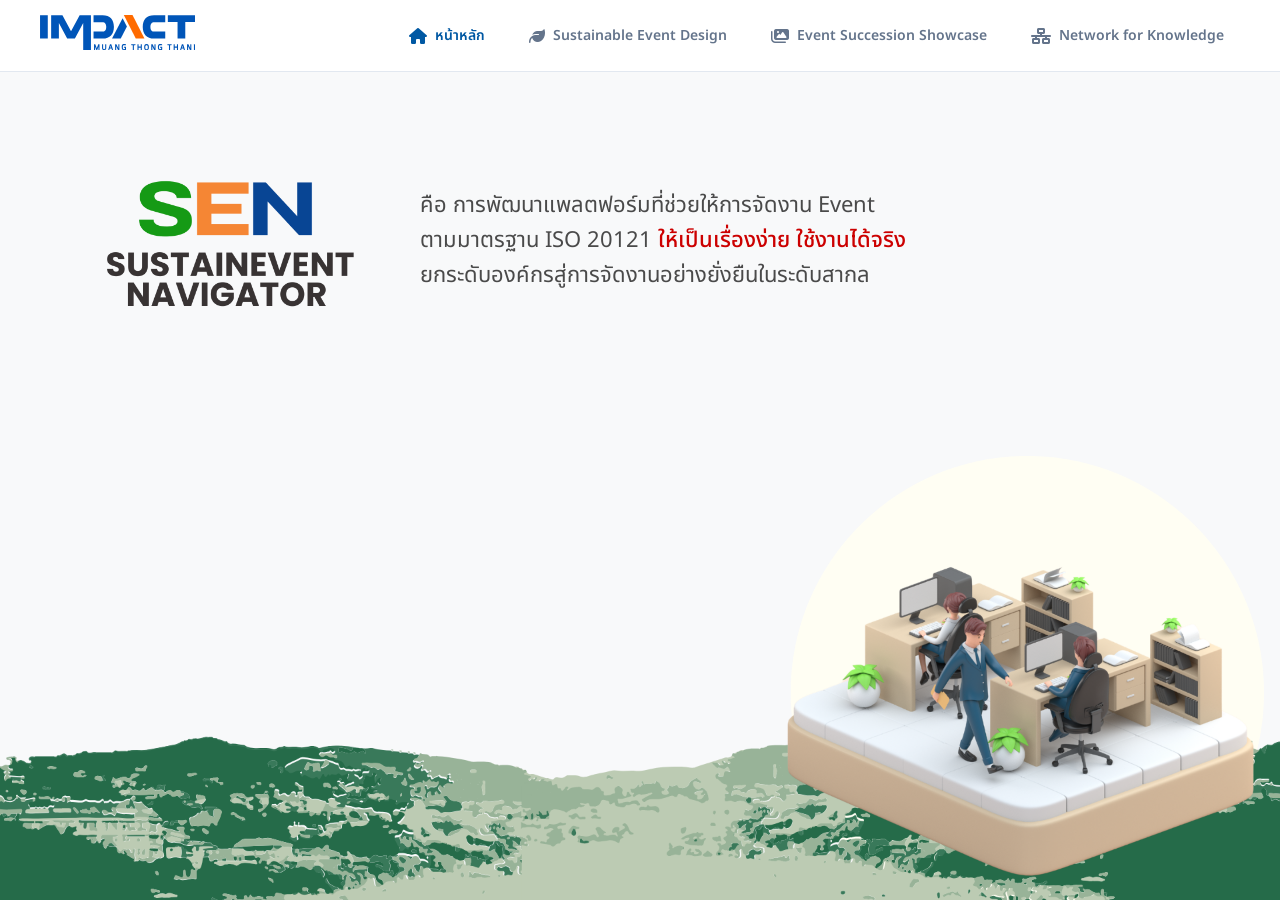
==== commit f9f51287: "3" ====
--- a/index.html
+++ b/index.html
@@ -9,6 +9,110 @@
       rel="stylesheet"
       href="https://cdnjs.cloudflare.com/ajax/libs/font-awesome/6.4.0/css/all.min.css"
     />
+    <style>
+      /* --- CSS สำหรับส่วนเนื้อหา (Main Content) --- */
+
+      body {
+        margin: 0;
+        padding: 0;
+        min-height: 100vh;
+        display: flex;
+        flex-direction: column;
+        background-color: #f8f9fa;
+        overflow-x: hidden;
+      }
+
+      main {
+        flex: 1;
+        display: flex;
+        flex-direction: column;
+        justify-content: space-between;
+        width: 100%;
+        font-family: "Noto Sans Thai", sans-serif;
+      }
+
+      /* --- เลย์เอาต์ส่วนบน โลโก้ และ ข้อความ --- */
+      .sen-header-row {
+        display: flex;
+        align-items: center;
+        /* เปลี่ยนจาก center เป็น flex-start เพื่อดันชิดซ้าย */
+        justify-content: flex-start;
+        gap: 50px;
+        /* เพิ่ม padding ซ้ายให้เว้นระยะจากขอบจอ (ปรับเพิ่ม/ลดได้) */
+        padding: 0 50px 0 7vw;
+        /* เพิ่ม margin-top ให้เลื่อนต่ำลงมา (จาก 5vh เป็น 15vh) */
+        margin-top: 10vh;
+        max-width: 1440px;
+        /* เปลี่ยนจาก center เป็น flex-start */
+        align-self: flex-start;
+        /* ดันให้อยู่เหนือรูปภาพด้านล่าง (ป้องกันรูปทับข้อความถ้าดึงรูปขึ้นมาเยอะ) */
+        z-index: 10;
+        position: relative;
+      }
+
+      .sen-logo-img {
+        width: 280px;
+        height: auto;
+        flex-shrink: 0;
+      }
+
+      .sen-description {
+        color: #4a4a4a;
+        font-size: 22px;
+        line-height: 1.6;
+        font-weight: 400;
+      }
+
+      .sen-description .highlight-red {
+        color: #cc0000;
+        font-weight: 500;
+      }
+
+      /* --- เลย์เอาต์ส่วนรูปภาพด้านล่าง --- */
+      .sen-illustration-row {
+        width: 100%;
+        line-height: 0;
+        /* รักษาระยะที่ดึงรูปขึ้นมาตามโค้ดเดิมของคุณ */
+        margin-top: -50vh;
+        position: relative;
+        z-index: 1; /* ให้อยู่ใต้ข้อความ */
+      }
+
+      .sen-illustration-img {
+        width: 100vw;
+        height: auto;
+        display: block;
+        object-fit: cover;
+        object-position: bottom;
+      }
+
+      /* สำหรับหน้าจอมือถือ */
+      @media (max-width: 768px) {
+        .sen-header-row {
+          flex-direction: column;
+          align-items: center;
+          text-align: center;
+          justify-content: center;
+          align-self: center;
+          gap: 20px;
+          margin-top: 40px;
+          padding: 0 20px;
+        }
+        .sen-logo-img {
+          width: 220px;
+        }
+        .sen-description {
+          font-size: 18px;
+        }
+        main {
+          justify-content: flex-start;
+          gap: 30px;
+        }
+        .sen-illustration-row {
+          margin-top: auto;
+        }
+      }
+    </style>
   </head>
   <body>
     <header class="navbar">
@@ -41,31 +145,30 @@
         </a>
       </div>
     </header>
+
     <main>
-      <section class="hero-section">
-        <h1>ยินดีต้อนรับสู่หน้าหลัก</h1>
-        <p>
-          นี่คือพื้นที่ตัวอย่างสำหรับแสดงภาพรวมของเว็บไซต์
-          คุณสามารถปรับเปลี่ยนข้อความและรูปภาพแบนเนอร์ได้ตามต้องการ
-        </p>
-      </section>
+      <div class="sen-header-row">
+        <img
+          src="images/Logo SEN.png"
+          alt="SEN SUSTAINEVENT NAVIGATOR"
+          class="sen-logo-img"
+        />
+        <div class="sen-description">
+          คือ การพัฒนาแพลตฟอร์มที่ช่วยให้การจัดงาน Event<br />
+          ตามมาตรฐาน ISO 20121
+          <span class="highlight-red">ให้เป็นเรื่องง่าย ใช้งานได้จริง</span
+          ><br />
+          ยกระดับองค์กรสู่การจัดงานอย่างยั่งยืนในระดับสากล
+        </div>
+      </div>
 
-      <section class="content-section">
-        <div class="info-card">
-          <h2>อัปเดตข่าวสาร</h2>
-          <p>
-            พื้นที่สำหรับใส่รายละเอียดเนื้อหา บทความ
-            หรือข่าวสารล่าสุดที่ต้องการให้ผู้ใช้งานเห็นเป็นอันดับแรก
-          </p>
-        </div>
-        <div class="info-card">
-          <h2>กิจกรรมที่น่าสนใจ</h2>
-          <p>
-            รวบรวมข้อมูลงานอีเวนต์ โชว์เคส หรือโครงการต่างๆ
-            ที่กำลังจะเกิดขึ้นในเร็วๆ นี้
-          </p>
-        </div>
-      </section>
+      <div class="sen-illustration-row">
+        <img
+          src="images/SEN คืออะไร.png"
+          alt="SEN Illustration"
+          class="sen-illustration-img"
+        />
+      </div>
     </main>
   </body>
 </html>
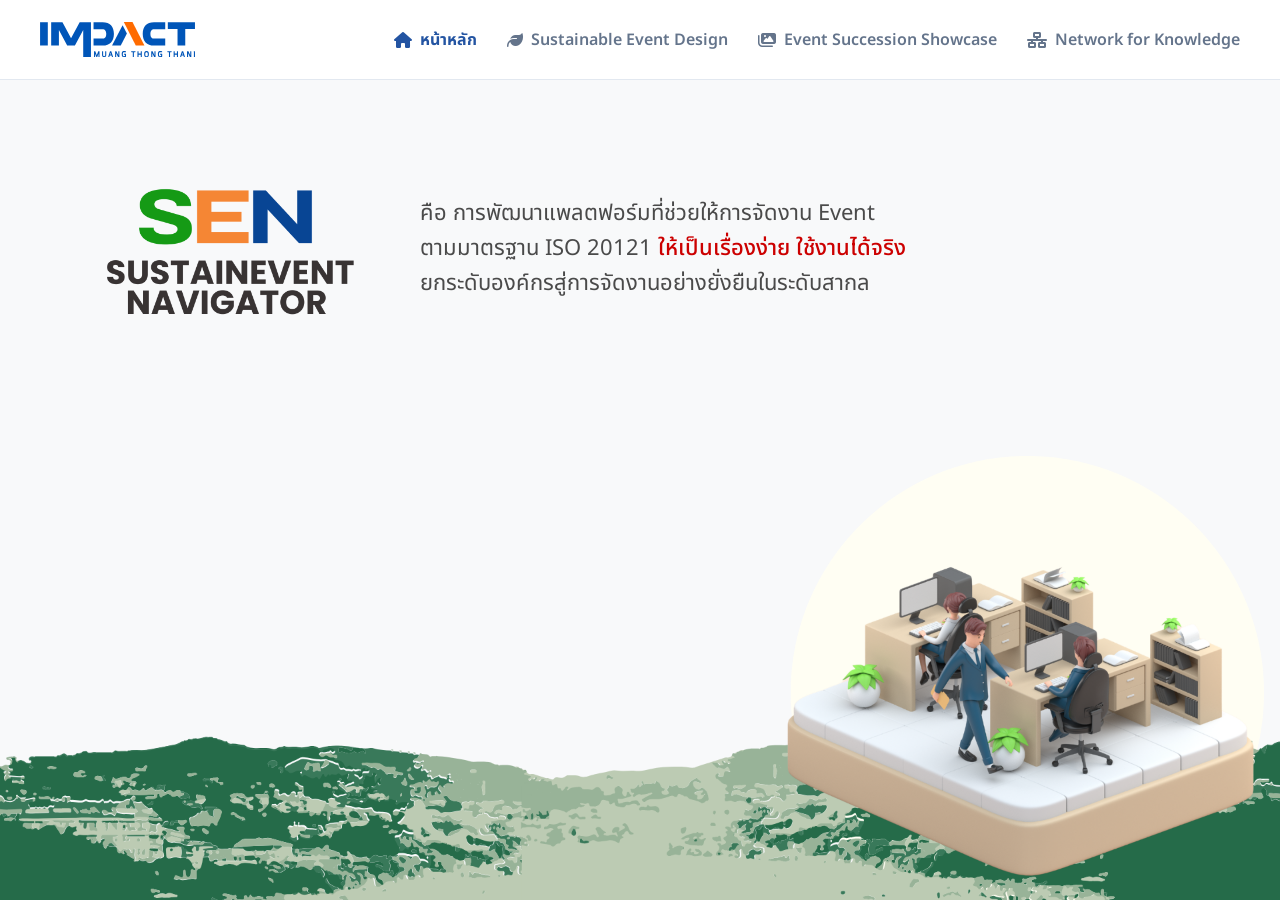
==== commit 9e76afbc: "อัพเดต" ====
--- a/index.html
+++ b/index.html
@@ -6,12 +6,52 @@
     <title>IMPACT - หน้าหลัก</title>
     <link rel="stylesheet" href="style.css" />
     <link
+      href="https://fonts.googleapis.com/css2?family=Noto+Sans+Thai:wght@300;400;600;700&display=swap"
+      rel="stylesheet"
+    />
+    <link
       rel="stylesheet"
       href="https://cdnjs.cloudflare.com/ajax/libs/font-awesome/6.4.0/css/all.min.css"
     />
     <style>
-      /* --- CSS สำหรับส่วนเนื้อหา (Main Content) --- */
-
+      /* --- CSS สำหรับส่วน Navigation Bar (ปรับตาม network.html) --- */
+      body {
+        font-family: "Noto Sans Thai", sans-serif;
+      }
+      .navbar {
+        height: 80px;
+        background: #fff;
+        padding: 0 40px;
+        display: flex;
+        align-items: center;
+        justify-content: space-between;
+        border-bottom: 1px solid #e2e8f0;
+        z-index: 100;
+        flex-shrink: 0;
+      }
+      .nav-left {
+        display: flex;
+        align-items: center;
+      }
+      .nav-menu {
+        display: flex;
+        gap: 30px;
+      }
+      .nav-link {
+        color: #64748b;
+        text-decoration: none;
+        font-size: 16px;
+        font-weight: 600;
+        display: flex;
+        align-items: center;
+        gap: 8px;
+      }
+      .nav-link.active {
+        color: #2354a2;
+        font-weight: 700;
+      }
+
+      /* --- CSS สำหรับส่วนเนื้อหา (Main Content) เดิม 100% --- */
       body {
         margin: 0;
         padding: 0;
@@ -31,21 +71,15 @@
         font-family: "Noto Sans Thai", sans-serif;
       }
 
-      /* --- เลย์เอาต์ส่วนบน โลโก้ และ ข้อความ --- */
       .sen-header-row {
         display: flex;
         align-items: center;
-        /* เปลี่ยนจาก center เป็น flex-start เพื่อดันชิดซ้าย */
         justify-content: flex-start;
         gap: 50px;
-        /* เพิ่ม padding ซ้ายให้เว้นระยะจากขอบจอ (ปรับเพิ่ม/ลดได้) */
         padding: 0 50px 0 7vw;
-        /* เพิ่ม margin-top ให้เลื่อนต่ำลงมา (จาก 5vh เป็น 15vh) */
         margin-top: 10vh;
         max-width: 1440px;
-        /* เปลี่ยนจาก center เป็น flex-start */
         align-self: flex-start;
-        /* ดันให้อยู่เหนือรูปภาพด้านล่าง (ป้องกันรูปทับข้อความถ้าดึงรูปขึ้นมาเยอะ) */
         z-index: 10;
         position: relative;
       }
@@ -68,14 +102,12 @@
         font-weight: 500;
       }
 
-      /* --- เลย์เอาต์ส่วนรูปภาพด้านล่าง --- */
       .sen-illustration-row {
         width: 100%;
         line-height: 0;
-        /* รักษาระยะที่ดึงรูปขึ้นมาตามโค้ดเดิมของคุณ */
         margin-top: -50vh;
         position: relative;
-        z-index: 1; /* ให้อยู่ใต้ข้อความ */
+        z-index: 1;
       }
 
       .sen-illustration-img {
@@ -86,7 +118,6 @@
         object-position: bottom;
       }
 
-      /* สำหรับหน้าจอมือถือ */
       @media (max-width: 768px) {
         .sen-header-row {
           flex-direction: column;
@@ -131,15 +162,12 @@
         <a href="index.html" class="nav-link active">
           <i class="fas fa-home"></i> หน้าหลัก
         </a>
-
         <a href="calculator.html" class="nav-link">
           <i class="fas fa-leaf"></i> Sustainable Event Design
         </a>
-
         <a href="event.html" class="nav-link">
           <i class="fas fa-images"></i> Event Succession Showcase
         </a>
-
         <a href="network.html" class="nav-link">
           <i class="fas fa-network-wired"></i> Network for Knowledge
         </a>
--- a/style.css
+++ b/style.css
@@ -18,60 +18,68 @@
   background-color: #f4f6f9;
   color: #333;
 }
-
-/* -------------------------------------
-   Navigation Bar Styles (อิงสไตล์จาก design.html)
-------------------------------------- */
+/* --- CSS สำหรับ Navigation Bar (ใช้ร่วมกันทุกหน้า) --- */
+:root {
+  --impact-blue: #2354a2; /* สีน้ำเงินตอน Active */
+}
+
+/* รีเซ็ตค่าพื้นฐานให้ตรงกันทุกหน้า เพื่อไม่ให้เลย์เอาต์กระโดด */
+*,
+*::before,
+*::after {
+  box-sizing: border-box;
+}
+
+body {
+  margin: 0;
+  padding: 0;
+  font-family: "Noto Sans Thai", sans-serif;
+}
+
 .navbar {
-  height: 72px;
+  height: 80px; /* ล็อกความสูงให้เป๊ะทุกหน้า */
+  width: 100%;
   background: #ffffff;
   padding: 0 40px;
   display: flex;
   align-items: center;
   justify-content: space-between;
-  border-bottom: 1px solid #e2e8f0; /* เปลี่ยนจากเงาเป็นเส้นขอบ */
+  border-bottom: 1px solid #e2e8f0;
   position: sticky;
   top: 0;
   z-index: 1000;
 }
 
-.logo img {
-  height: 40px; /* ปรับขนาดโลโก้ให้พอดีกับความสูง 72px */
+.nav-left {
+  display: flex;
+  align-items: center;
+}
+
+.nav-left img {
+  height: 35px;
+  width: auto;
   object-fit: contain;
+  display: block; /* ป้องกันขอบล่างรูปเกิดช่องว่างเกินมา */
 }
 
 .nav-menu {
   display: flex;
-  gap: 12px; /* ปรับระยะห่างให้เหมือนดีไซน์ใหม่ */
-  align-items: center;
-}
-
-/* สไตล์ตัวหนังสือเมนู (ปรับขนาด 14px และฟอนต์ให้ตรงกับหน้าดีไซน์) */
+  gap: 30px;
+  align-items: center;
+}
+
 .nav-link {
-  padding: 8px 16px;
-  border-radius: 12px;
-  font-size: 14px;
-  font-weight: 600;
   color: #64748b;
   text-decoration: none;
+  font-size: 16px;
+  font-weight: 600;
   display: flex;
   align-items: center;
   gap: 8px;
-  transition: 0.2s;
-}
-
-.nav-link i {
-  font-size: 16px;
-}
-
-/* เอฟเฟกต์เวลาเมาส์ชี้ หรือหน้าปัจจุบัน */
-.nav-link:hover {
-  transform: translateY(-1px);
-  opacity: 0.9;
-  color: var(--impact-blue);
-  background: #f1f5f9; /* มีพื้นหลังสีเทาอ่อนๆ เวลากด */
-}
-
+}
+
+/* ไม่มีเอฟเฟกต์ Transition ตามที่สั่ง เปลี่ยนแค่สีตรงๆ */
+.nav-link:hover,
 .nav-link.active {
   color: var(--impact-blue);
 }
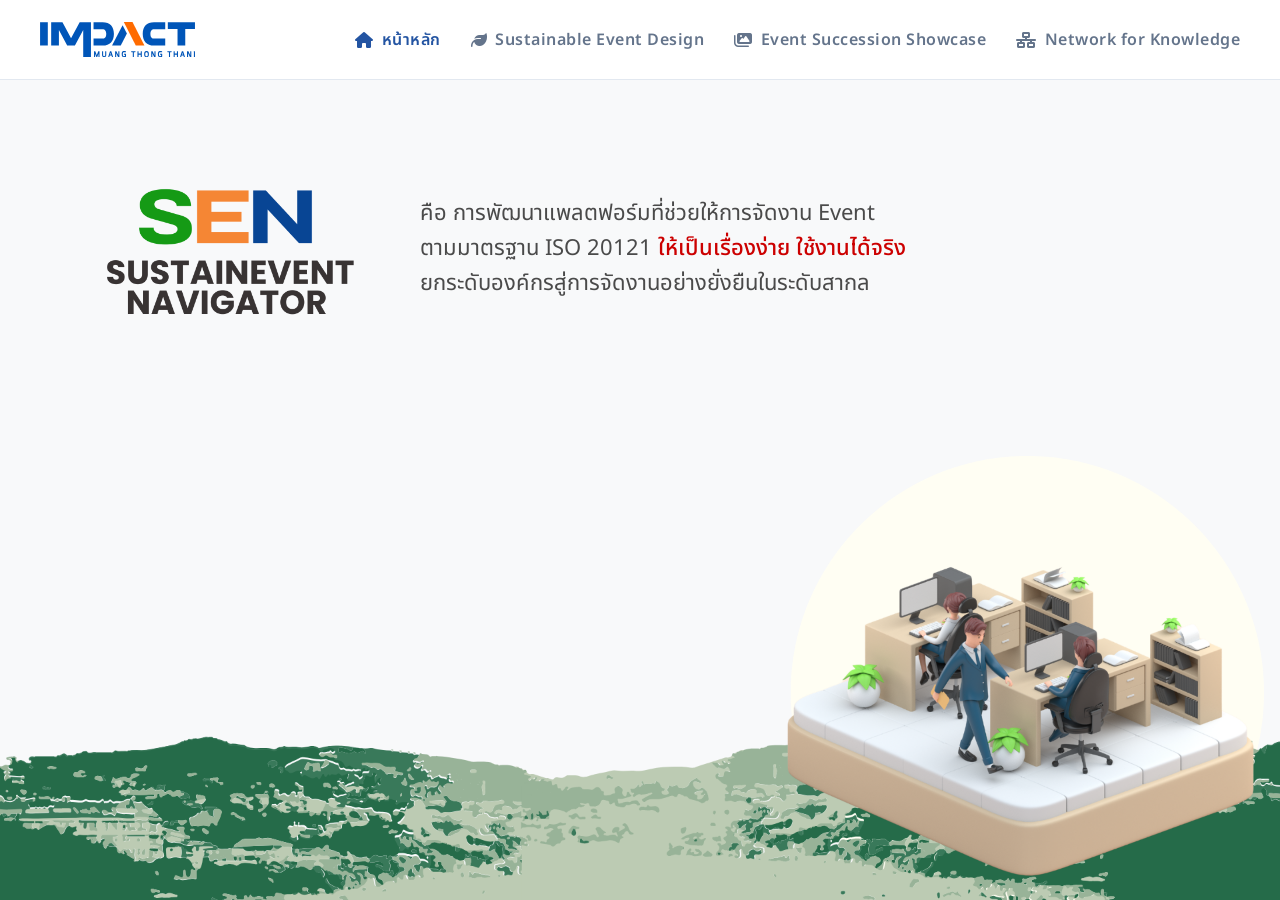
==== commit cb037b30: "อัพเดต 25" ====
--- a/index.html
+++ b/index.html
@@ -14,7 +14,7 @@
       href="https://cdnjs.cloudflare.com/ajax/libs/font-awesome/6.4.0/css/all.min.css"
     />
     <style>
-      /* --- CSS สำหรับส่วน Navigation Bar (ปรับตาม network.html) --- */
+      /* --- CSS สำหรับส่วน Navigation Bar --- */
       body {
         font-family: "Noto Sans Thai", sans-serif;
       }
@@ -42,13 +42,15 @@
         text-decoration: none;
         font-size: 16px;
         font-weight: 600;
+        letter-spacing: 0.5px; /* เพิ่มระยะห่างตัวอักษรแบบพอดี */
         display: flex;
         align-items: center;
         gap: 8px;
       }
+      /* เปลี่ยนเฉพาะสีเมื่อ Hover หรือ Active โดยไม่มีเอฟเฟกต์เปลี่ยนความหนา */
+      .nav-link:hover,
       .nav-link.active {
         color: #2354a2;
-        font-weight: 700;
       }
 
       /* --- CSS สำหรับส่วนเนื้อหา (Main Content) เดิม 100% --- */
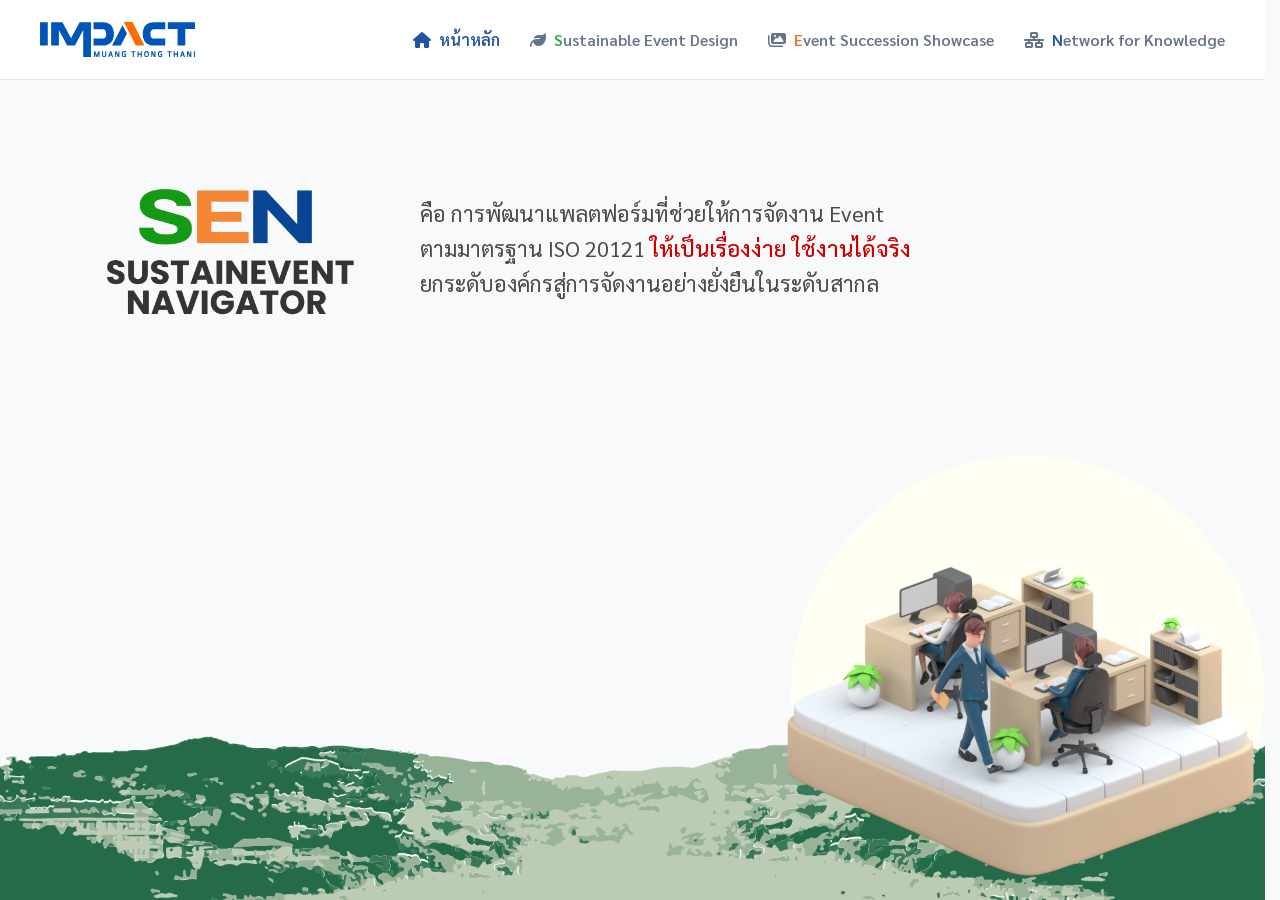
==== commit ebddc270: "26" ====
--- a/index.html
+++ b/index.html
@@ -4,56 +4,23 @@
     <meta charset="UTF-8" />
     <meta name="viewport" content="width=device-width, initial-scale=1.0" />
     <title>IMPACT - หน้าหลัก</title>
+
+    <!-- ใช้ CSS กลางตัวเดียว -->
     <link rel="stylesheet" href="style.css" />
+
+    <!-- Font เหมือนทุกหน้า -->
     <link
-      href="https://fonts.googleapis.com/css2?family=Noto+Sans+Thai:wght@300;400;600;700&display=swap"
+      href="https://fonts.googleapis.com/css2?family=Inter:wght@400;500;600;700;800&family=Sarabun:wght@300;400;500;600;700;800&display=swap"
       rel="stylesheet"
     />
+
     <link
       rel="stylesheet"
       href="https://cdnjs.cloudflare.com/ajax/libs/font-awesome/6.4.0/css/all.min.css"
     />
+
     <style>
-      /* --- CSS สำหรับส่วน Navigation Bar --- */
-      body {
-        font-family: "Noto Sans Thai", sans-serif;
-      }
-      .navbar {
-        height: 80px;
-        background: #fff;
-        padding: 0 40px;
-        display: flex;
-        align-items: center;
-        justify-content: space-between;
-        border-bottom: 1px solid #e2e8f0;
-        z-index: 100;
-        flex-shrink: 0;
-      }
-      .nav-left {
-        display: flex;
-        align-items: center;
-      }
-      .nav-menu {
-        display: flex;
-        gap: 30px;
-      }
-      .nav-link {
-        color: #64748b;
-        text-decoration: none;
-        font-size: 16px;
-        font-weight: 600;
-        letter-spacing: 0.5px; /* เพิ่มระยะห่างตัวอักษรแบบพอดี */
-        display: flex;
-        align-items: center;
-        gap: 8px;
-      }
-      /* เปลี่ยนเฉพาะสีเมื่อ Hover หรือ Active โดยไม่มีเอฟเฟกต์เปลี่ยนความหนา */
-      .nav-link:hover,
-      .nav-link.active {
-        color: #2354a2;
-      }
-
-      /* --- CSS สำหรับส่วนเนื้อหา (Main Content) เดิม 100% --- */
+      /* ❗ เหลือเฉพาะ layout หน้านี้ */
       body {
         margin: 0;
         padding: 0;
@@ -70,7 +37,6 @@
         flex-direction: column;
         justify-content: space-between;
         width: 100%;
-        font-family: "Noto Sans Thai", sans-serif;
       }
 
       .sen-header-row {
@@ -82,21 +48,18 @@
         margin-top: 10vh;
         max-width: 1440px;
         align-self: flex-start;
-        z-index: 10;
         position: relative;
       }
 
       .sen-logo-img {
         width: 280px;
         height: auto;
-        flex-shrink: 0;
       }
 
       .sen-description {
         color: #4a4a4a;
         font-size: 22px;
         line-height: 1.6;
-        font-weight: 400;
       }
 
       .sen-description .highlight-red {
@@ -108,8 +71,6 @@
         width: 100%;
         line-height: 0;
         margin-top: -50vh;
-        position: relative;
-        z-index: 1;
       }
 
       .sen-illustration-img {
@@ -125,53 +86,69 @@
           flex-direction: column;
           align-items: center;
           text-align: center;
-          justify-content: center;
-          align-self: center;
           gap: 20px;
           margin-top: 40px;
           padding: 0 20px;
         }
+
         .sen-logo-img {
           width: 220px;
         }
+
         .sen-description {
           font-size: 18px;
         }
+
         main {
           justify-content: flex-start;
           gap: 30px;
         }
+
         .sen-illustration-row {
           margin-top: auto;
         }
       }
     </style>
   </head>
+
   <body>
+    <!-- ✅ Navbar (ใช้ style.css คุม 100%) -->
     <header class="navbar">
       <div class="nav-left">
         <img
           src="images/logo-impact.svg"
           alt="IMPACT"
-          height="35"
           onerror="
             this.src =
               'https://upload.wikimedia.org/wikipedia/commons/thumb/1/11/IMPACT_Muang_Thong_Thani_Logo.png/800px-IMPACT_Muang_Thong_Thani_Logo.png'
           "
         />
       </div>
+
       <div class="nav-menu">
         <a href="index.html" class="nav-link active">
           <i class="fas fa-home"></i> หน้าหลัก
         </a>
+
         <a href="calculator.html" class="nav-link">
-          <i class="fas fa-leaf"></i> Sustainable Event Design
+          <i class="fas fa-leaf"></i>
+          <span>
+            <span style="color: #28a745">S</span>ustainable Event Design
+          </span>
         </a>
+
         <a href="event.html" class="nav-link">
-          <i class="fas fa-images"></i> Event Succession Showcase
+          <i class="fas fa-images"></i>
+          <span>
+            <span style="color: #f26f21">E</span>vent Succession Showcase
+          </span>
         </a>
+
         <a href="network.html" class="nav-link">
-          <i class="fas fa-network-wired"></i> Network for Knowledge
+          <i class="fas fa-network-wired"></i>
+          <span>
+            <span style="color: #2354a2">N</span>etwork for Knowledge
+          </span>
         </a>
       </div>
     </header>
@@ -183,6 +160,7 @@
           alt="SEN SUSTAINEVENT NAVIGATOR"
           class="sen-logo-img"
         />
+
         <div class="sen-description">
           คือ การพัฒนาแพลตฟอร์มที่ช่วยให้การจัดงาน Event<br />
           ตามมาตรฐาน ISO 20121
--- a/style.css
+++ b/style.css
@@ -1,53 +1,46 @@
-/* นำเข้าฟอนต์ Noto Sans Thai */
-@import url("https://fonts.googleapis.com/css2?family=Noto+Sans+Thai:wght@400;500;600;700&display=swap");
+/* นำเข้าฟอนต์ Sarabun + Inter */
+@import url("https://fonts.googleapis.com/css2?family=Inter:wght@400;500;600;700;800&family=Sarabun:wght@300;400;500;600;700;800&display=swap");
 
-/* กำหนดตัวแปรสีให้ตรงกับ design.html */
-:root {
-  --impact-blue: #0058a3;
+/* 🔥 ตัวล็อคหน้ากระตุก/เมนูขยับ (ย้ายมาไว้บนสุดเพื่อให้ครอบคลุมทั้งเว็บ) */
+html {
+  overflow-y: scroll; /* บังคับให้มีร่อง Scrollbar */
+  scrollbar-gutter: stable; /* กันพื้นที่สำหรับ Scrollbar ไว้เสมอ */
 }
 
-/* รีเซ็ตค่าพื้นฐาน */
+/* ตัวแปรสี */
+:root {
+  --impact-blue: #2354a2;
+}
+
+/* Reset */
 * {
   margin: 0;
   padding: 0;
   box-sizing: border-box;
-  font-family: "Noto Sans Thai", "Segoe UI", Tahoma, sans-serif;
+  font-family: "Sarabun", "Inter", sans-serif;
 }
 
 body {
-  background-color: #f4f6f9;
+  background-color: #f8f9fa;
   color: #333;
 }
-/* --- CSS สำหรับ Navigation Bar (ใช้ร่วมกันทุกหน้า) --- */
-:root {
-  --impact-blue: #2354a2; /* สีน้ำเงินตอน Active */
-}
 
-/* รีเซ็ตค่าพื้นฐานให้ตรงกันทุกหน้า เพื่อไม่ให้เลย์เอาต์กระโดด */
-*,
-*::before,
-*::after {
-  box-sizing: border-box;
-}
+/* =========================
+   ✅ NAVBAR (เหมือน index เป๊ะ)
+========================= */
+.navbar {
+  width: 100%; /* 🔥 บังคับให้ Navbar กว้าง 100% เสมอ ไม่หดตัว */
+  height: 80px;
+  background: #fff;
 
-body {
-  margin: 0;
-  padding: 0;
-  font-family: "Noto Sans Thai", sans-serif;
-}
-
-.navbar {
-  height: 80px; /* ล็อกความสูงให้เป๊ะทุกหน้า */
-  width: 100%;
-  background: #ffffff;
-  padding: 0 40px;
   display: flex;
   align-items: center;
   justify-content: space-between;
+
+  padding: 0 40px;
   border-bottom: 1px solid #e2e8f0;
-  position: sticky;
-  top: 0;
-  z-index: 1000;
+
+  z-index: 100;
 }
 
 .nav-left {
@@ -57,15 +50,12 @@
 
 .nav-left img {
   height: 35px;
-  width: auto;
-  object-fit: contain;
-  display: block; /* ป้องกันขอบล่างรูปเกิดช่องว่างเกินมา */
+  display: block;
 }
 
 .nav-menu {
   display: flex;
-  gap: 30px;
-  align-items: center;
+  gap: 30px; /* ❗ต้อง 30 เท่านั้น */
 }
 
 .nav-link {
@@ -73,69 +63,32 @@
   text-decoration: none;
   font-size: 16px;
   font-weight: 600;
+
   display: flex;
   align-items: center;
   gap: 8px;
+
+  letter-spacing: normal; /* ❗ห้ามมี spacing เพิ่ม */
 }
 
-/* ไม่มีเอฟเฟกต์ Transition ตามที่สั่ง เปลี่ยนแค่สีตรงๆ */
 .nav-link:hover,
 .nav-link.active {
   color: var(--impact-blue);
 }
 
-/* -------------------------------------
-   Index Page: Main Content Styles
-------------------------------------- */
-.hero-section {
-  background-color: #ffffff;
-  padding: 80px 40px;
-  text-align: center;
-  margin-bottom: 40px;
-  border-bottom: 1px solid #e0e0e0;
-}
-
-.hero-section h1 {
-  font-size: 32px;
-  margin-bottom: 15px;
-  color: var(--impact-blue);
-}
-
-.content-section {
-  display: flex;
-  justify-content: center;
-  gap: 30px;
-  padding: 0 40px 60px 40px;
-}
-
-.info-card {
-  background-color: #ffffff;
-  padding: 30px;
-  border-radius: 10px;
-  box-shadow: 0 4px 12px rgba(0, 0, 0, 0.05);
-  flex: 1;
-  max-width: 450px;
-}
-
-.info-card h2 {
-  font-size: 20px;
-  margin-bottom: 15px;
-  color: #e88c43;
-}
-
-/* -------------------------------------
-   Calculator Page: Layout หลัก
-------------------------------------- */
+/* =========================
+   CONTENT (เก็บไว้เหมือนเดิม 100%)
+========================= */
 .container {
   display: flex;
   align-items: center;
   justify-content: space-between;
+
   padding: 60px 80px;
   max-width: 1400px;
   margin: 0 auto;
+
   gap: 40px;
-  background-color: #f9fbfa;
-  min-height: calc(100vh - 72px); /* หักลบความสูงของ navbar ใหม่ */
 }
 
 .content-left {
@@ -149,7 +102,7 @@
   justify-content: flex-end;
 }
 
-/* ป้าย Eco Badge */
+/* Badge */
 .eco-badge {
   display: inline-block;
   background-color: #e5f5e9;
@@ -161,12 +114,9 @@
   margin-bottom: 25px;
 }
 
-.eco-badge i {
-  margin-right: 5px;
-}
-
-/* ข้อความ Heading */
+/* Heading */
 .content-left h1 {
+  font-family: "Inter", "Sarabun", sans-serif;
   font-size: 48px;
   font-weight: 700;
   color: #1a1a1a;
@@ -179,7 +129,7 @@
   font-size: 36px;
 }
 
-/* ข้อความรายละเอียด */
+/* Description */
 .description {
   font-size: 16px;
   color: #555;
@@ -187,7 +137,7 @@
   margin-bottom: 40px;
 }
 
-/* กลุ่มปุ่มกด */
+/* Buttons */
 .button-group {
   display: flex;
   gap: 15px;
@@ -197,43 +147,33 @@
   display: inline-flex;
   align-items: center;
   justify-content: center;
+
   padding: 12px 24px;
   border-radius: 30px;
+
   font-size: 16px;
   font-weight: 600;
+
   cursor: pointer;
   text-decoration: none;
-  transition: all 0.3s ease;
   gap: 8px;
 }
 
 .btn-primary {
   background-color: #28a745;
-  color: #ffffff;
+  color: #fff;
   border: none;
-  box-shadow: 0 4px 10px rgba(40, 167, 69, 0.3);
-}
-
-.btn-primary:hover {
-  background-color: #218838;
 }
 
 .btn-outline {
   background-color: transparent;
-  color: #333;
   border: 1px solid #ccc;
 }
 
-.btn-outline:hover {
-  border-color: #888;
-  background-color: #f0f0f0;
-}
-
-/* รูปภาพฝั่งขวา */
+/* Image */
 .hero-image {
   width: 100%;
   max-width: 650px;
   border-radius: 16px;
-  box-shadow: 0 15px 40px rgba(0, 0, 0, 0.15);
   object-fit: cover;
 }
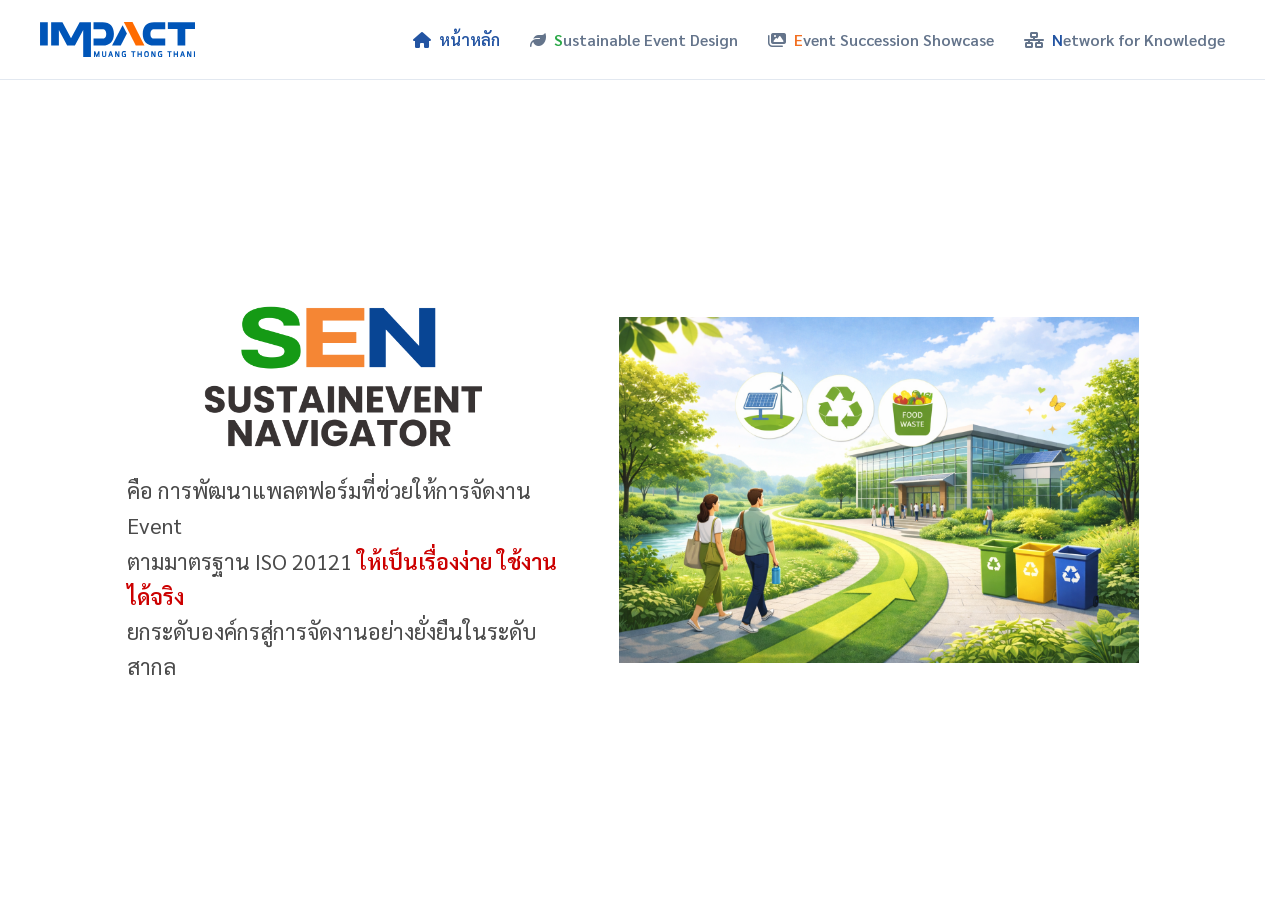
==== commit bf21869e: "เพิ่มรูป เพิ่มลิงก์" ====
--- a/index.html
+++ b/index.html
@@ -5,10 +5,8 @@
     <meta name="viewport" content="width=device-width, initial-scale=1.0" />
     <title>IMPACT - หน้าหลัก</title>
 
-    <!-- ใช้ CSS กลางตัวเดียว -->
     <link rel="stylesheet" href="style.css" />
 
-    <!-- Font เหมือนทุกหน้า -->
     <link
       href="https://fonts.googleapis.com/css2?family=Inter:wght@400;500;600;700;800&family=Sarabun:wght@300;400;500;600;700;800&display=swap"
       rel="stylesheet"
@@ -27,92 +25,106 @@
         min-height: 100vh;
         display: flex;
         flex-direction: column;
-        background-color: #f8f9fa;
+        background-color: #ffffff; /* ปรับพื้นหลังเป็นสีขาวให้กลืนกับรูป */
         overflow-x: hidden;
       }
 
       main {
         flex: 1;
         display: flex;
-        flex-direction: column;
-        justify-content: space-between;
+        align-items: center; /* จัดให้อยู่กึ่งกลางแนวตั้งของจอ */
+        justify-content: center;
         width: 100%;
+        padding: 50px 10%; /* เว้นขอบซ้าย-ขวาให้สวยงาม */
       }
 
-      .sen-header-row {
+      /* Container สำหรับจัด Layout แบบ 2 คอลัมน์ ซ้าย-ขวา */
+      .hero-wrapper {
         display: flex;
         align-items: center;
-        justify-content: flex-start;
-        gap: 50px;
-        padding: 0 50px 0 7vw;
-        margin-top: 10vh;
-        max-width: 1440px;
-        align-self: flex-start;
-        position: relative;
+        justify-content: space-between;
+        max-width: 1300px;
+        width: 100%;
+        gap: 60px;
       }
 
+      /* ฝั่งซ้าย: โลโก้ และ ข้อความ */
+      .hero-text-col {
+        flex: 1;
+        display: flex;
+        flex-direction: column;
+        align-items: flex-start; /* ข้อความชิดซ้าย */
+        gap: 20px; /* เพิ่มระยะห่างระหว่างโลโก้กับข้อความ */
+        max-width: 550px;
+      }
+
+      /* === ปรับโลโก้ให้อยู่ตรงกลางของพื้นที่ฝั่งซ้าย === */
       .sen-logo-img {
-        width: 280px;
+        width: 280px; /* ปรับขนาดให้ใหญ่ขึ้นตามรูป */
         height: auto;
+        margin: 0 auto; /* บังคับให้รูปภาพอยู่กึ่งกลาง */
+        display: block; /* จำเป็นต้องมี display: block เพื่อให้ margin: 0 auto ทำงาน */
       }
 
       .sen-description {
         color: #4a4a4a;
-        font-size: 22px;
+        font-size: 22px; /* ปรับขนาดให้ใกล้เคียงรูป */
         line-height: 1.6;
+        font-family: "Sarabun", sans-serif;
       }
 
       .sen-description .highlight-red {
         color: #cc0000;
-        font-weight: 500;
+        font-weight: 600; /* ทำให้สีแดงดูหนาขึ้นตามรูปภาพ */
       }
 
-      .sen-illustration-row {
-        width: 100%;
-        line-height: 0;
-        margin-top: -50vh;
+      /* ฝั่งขวา: รูปภาพ */
+      .hero-img-col {
+        flex: 1.2; /* ให้พื้นที่ฝั่งรูปภาพกว้างกว่าเล็กน้อย */
+        display: flex;
+        justify-content: flex-end;
       }
 
       .sen-illustration-img {
-        width: 100vw;
+        width: 100%;
+        max-width: 600px; /* กำหนดขนาดสูงสุดของรูปภาพ */
         height: auto;
         display: block;
-        object-fit: cover;
-        object-position: bottom;
+        object-fit: contain;
       }
 
-      @media (max-width: 768px) {
-        .sen-header-row {
+      /* 📱 รองรับการแสดงผลบน มือถือ / แท็บเล็ต 📱 */
+      @media (max-width: 992px) {
+        .hero-wrapper {
           flex-direction: column;
+          text-align: center;
+          margin-top: 40px;
+        }
+
+        .hero-text-col {
           align-items: center;
-          text-align: center;
-          gap: 20px;
-          margin-top: 40px;
-          padding: 0 20px;
+          text-align: center; /* ให้ข้อความบนมือถือจัดกลางด้วย */
+          max-width: 100%;
+        }
+
+        .sen-description {
+          font-size: 20px;
         }
 
         .sen-logo-img {
-          width: 220px;
+          width: 280px;
         }
 
-        .sen-description {
-          font-size: 18px;
-        }
-
-        main {
-          justify-content: flex-start;
-          gap: 30px;
-        }
-
-        .sen-illustration-row {
-          margin-top: auto;
+        .hero-img-col {
+          justify-content: center;
+          width: 100%;
+          margin-top: 20px;
         }
       }
     </style>
   </head>
 
   <body>
-    <!-- ✅ Navbar (ใช้ style.css คุม 100%) -->
     <header class="navbar">
       <div class="nav-left">
         <img
@@ -154,28 +166,29 @@
     </header>
 
     <main>
-      <div class="sen-header-row">
-        <img
-          src="images/Logo SEN.png"
-          alt="SEN SUSTAINEVENT NAVIGATOR"
-          class="sen-logo-img"
-        />
+      <div class="hero-wrapper">
+        <div class="hero-text-col">
+          <img
+            src="images/Logo SEN.png"
+            alt="SEN SUSTAINEVENT NAVIGATOR"
+            class="sen-logo-img"
+          />
+          <div class="sen-description">
+            คือ การพัฒนาแพลตฟอร์มที่ช่วยให้การจัดงาน Event<br />
+            ตามมาตรฐาน ISO 20121
+            <span class="highlight-red">ให้เป็นเรื่องง่าย ใช้งานได้จริง</span
+            ><br />
+            ยกระดับองค์กรสู่การจัดงานอย่างยั่งยืนในระดับสากล
+          </div>
+        </div>
 
-        <div class="sen-description">
-          คือ การพัฒนาแพลตฟอร์มที่ช่วยให้การจัดงาน Event<br />
-          ตามมาตรฐาน ISO 20121
-          <span class="highlight-red">ให้เป็นเรื่องง่าย ใช้งานได้จริง</span
-          ><br />
-          ยกระดับองค์กรสู่การจัดงานอย่างยั่งยืนในระดับสากล
+        <div class="hero-img-col">
+          <img
+            src="images/Eco-friendly.png"
+            alt="SEN Illustration"
+            class="sen-illustration-img"
+          />
         </div>
-      </div>
-
-      <div class="sen-illustration-row">
-        <img
-          src="images/SEN คืออะไร.png"
-          alt="SEN Illustration"
-          class="sen-illustration-img"
-        />
       </div>
     </main>
   </body>
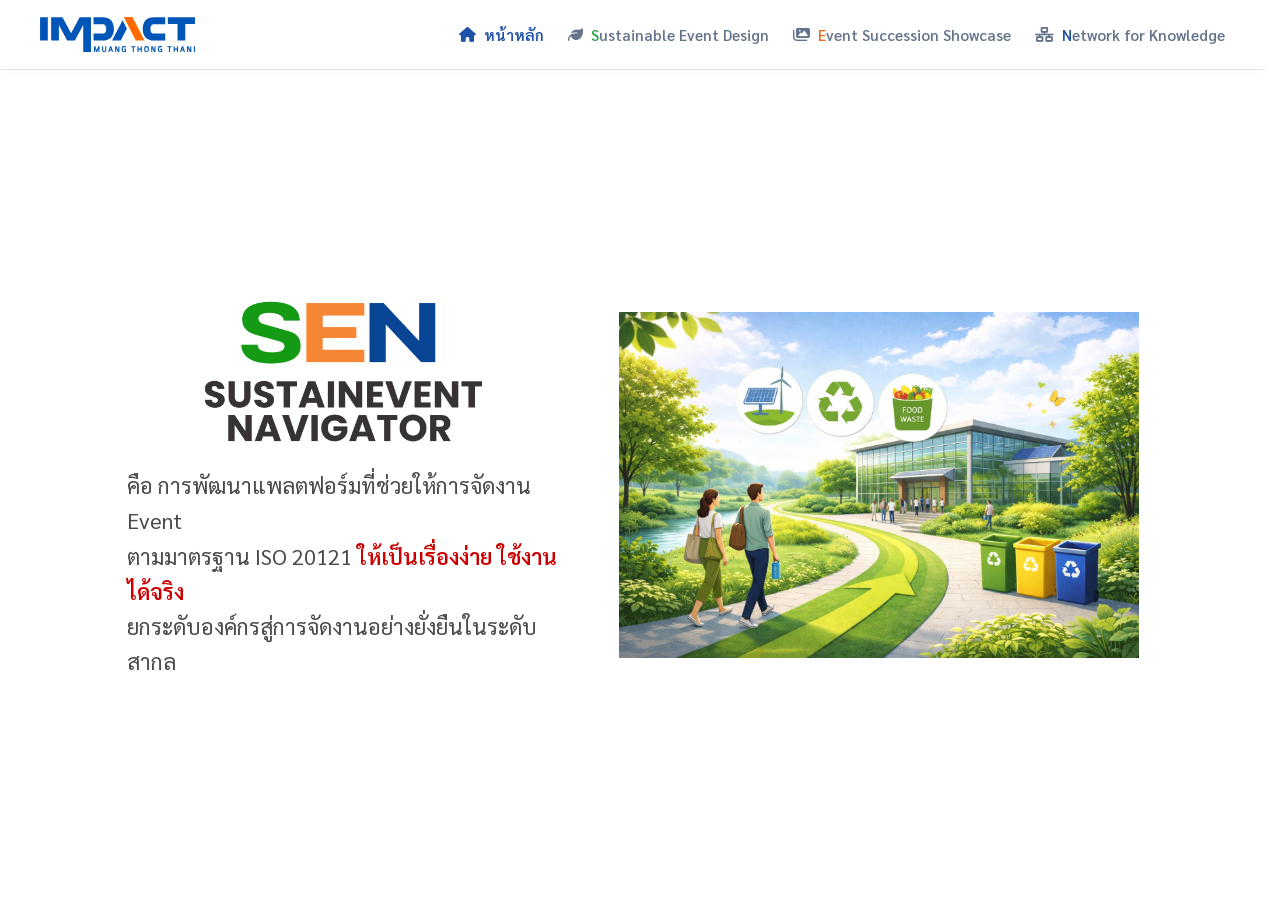
==== commit a0f758f2: "5 May" ====
--- a/index.html
+++ b/index.html
@@ -6,39 +6,37 @@
     <title>IMPACT - หน้าหลัก</title>
 
     <link rel="stylesheet" href="style.css" />
-
     <link
       href="https://fonts.googleapis.com/css2?family=Inter:wght@400;500;600;700;800&family=Sarabun:wght@300;400;500;600;700;800&display=swap"
       rel="stylesheet"
     />
-
     <link
       rel="stylesheet"
       href="https://cdnjs.cloudflare.com/ajax/libs/font-awesome/6.4.0/css/all.min.css"
     />
 
     <style>
-      /* ❗ เหลือเฉพาะ layout หน้านี้ */
+      /* ===== BASE (Desktop) ตัด CSS ส่วน Navbar ออกไปแล้ว ===== */
       body {
         margin: 0;
         padding: 0;
         min-height: 100vh;
         display: flex;
         flex-direction: column;
-        background-color: #ffffff; /* ปรับพื้นหลังเป็นสีขาวให้กลืนกับรูป */
+        background-color: #ffffff;
         overflow-x: hidden;
       }
 
       main {
         flex: 1;
         display: flex;
-        align-items: center; /* จัดให้อยู่กึ่งกลางแนวตั้งของจอ */
+        align-items: center;
         justify-content: center;
         width: 100%;
-        padding: 50px 10%; /* เว้นขอบซ้าย-ขวาให้สวยงาม */
+        padding: 50px 10%;
+        box-sizing: border-box;
       }
 
-      /* Container สำหรับจัด Layout แบบ 2 คอลัมน์ ซ้าย-ขวา */
       .hero-wrapper {
         display: flex;
         align-items: center;
@@ -48,123 +46,109 @@
         gap: 60px;
       }
 
-      /* ฝั่งซ้าย: โลโก้ และ ข้อความ */
       .hero-text-col {
         flex: 1;
         display: flex;
         flex-direction: column;
-        align-items: flex-start; /* ข้อความชิดซ้าย */
-        gap: 20px; /* เพิ่มระยะห่างระหว่างโลโก้กับข้อความ */
+        align-items: flex-start;
+        gap: 20px;
         max-width: 550px;
       }
 
-      /* === ปรับโลโก้ให้อยู่ตรงกลางของพื้นที่ฝั่งซ้าย === */
       .sen-logo-img {
-        width: 280px; /* ปรับขนาดให้ใหญ่ขึ้นตามรูป */
+        width: 280px;
         height: auto;
-        margin: 0 auto; /* บังคับให้รูปภาพอยู่กึ่งกลาง */
-        display: block; /* จำเป็นต้องมี display: block เพื่อให้ margin: 0 auto ทำงาน */
+        margin: 0 auto;
+        display: block;
       }
 
       .sen-description {
         color: #4a4a4a;
-        font-size: 22px; /* ปรับขนาดให้ใกล้เคียงรูป */
+        font-size: 22px;
         line-height: 1.6;
         font-family: "Sarabun", sans-serif;
       }
 
       .sen-description .highlight-red {
         color: #cc0000;
-        font-weight: 600; /* ทำให้สีแดงดูหนาขึ้นตามรูปภาพ */
+        font-weight: 600;
       }
 
-      /* ฝั่งขวา: รูปภาพ */
       .hero-img-col {
-        flex: 1.2; /* ให้พื้นที่ฝั่งรูปภาพกว้างกว่าเล็กน้อย */
+        flex: 1.2;
         display: flex;
         justify-content: flex-end;
       }
 
       .sen-illustration-img {
         width: 100%;
-        max-width: 600px; /* กำหนดขนาดสูงสุดของรูปภาพ */
+        max-width: 600px;
         height: auto;
         display: block;
         object-fit: contain;
       }
 
-      /* 📱 รองรับการแสดงผลบน มือถือ / แท็บเล็ต 📱 */
-      @media (max-width: 992px) {
+      /* ===== MOBILE ONLY (max 768px) ===== */
+      @media (max-width: 768px) {
+        body {
+          min-height: unset;
+        }
+
+        main {
+          flex: unset;
+          align-items: flex-start;
+          padding: 28px 20px 36px;
+        }
+
         .hero-wrapper {
           flex-direction: column;
+          align-items: center;
           text-align: center;
-          margin-top: 40px;
+          gap: 18px;
         }
 
         .hero-text-col {
           align-items: center;
-          text-align: center; /* ให้ข้อความบนมือถือจัดกลางด้วย */
+          text-align: center;
           max-width: 100%;
+          gap: 14px;
+        }
+
+        .sen-logo-img {
+          width: 200px;
+          margin: 0 auto;
         }
 
         .sen-description {
-          font-size: 20px;
-        }
-
-        .sen-logo-img {
-          width: 280px;
+          font-size: 16px;
+          line-height: 1.85;
+          text-align: center;
+          color: #3a3a3a;
         }
 
         .hero-img-col {
           justify-content: center;
           width: 100%;
-          margin-top: 20px;
+        }
+        .sen-illustration-img {
+          max-width: 100%;
+          width: 100%;
+          border-radius: 12px;
+        }
+      }
+
+      @media (max-width: 400px) {
+        .sen-logo-img {
+          width: 175px;
+        }
+        .sen-description {
+          font-size: 15px;
         }
       }
     </style>
   </head>
 
   <body>
-    <header class="navbar">
-      <div class="nav-left">
-        <img
-          src="images/logo-impact.svg"
-          alt="IMPACT"
-          onerror="
-            this.src =
-              'https://upload.wikimedia.org/wikipedia/commons/thumb/1/11/IMPACT_Muang_Thong_Thani_Logo.png/800px-IMPACT_Muang_Thong_Thani_Logo.png'
-          "
-        />
-      </div>
-
-      <div class="nav-menu">
-        <a href="index.html" class="nav-link active">
-          <i class="fas fa-home"></i> หน้าหลัก
-        </a>
-
-        <a href="calculator.html" class="nav-link">
-          <i class="fas fa-leaf"></i>
-          <span>
-            <span style="color: #28a745">S</span>ustainable Event Design
-          </span>
-        </a>
-
-        <a href="event.html" class="nav-link">
-          <i class="fas fa-images"></i>
-          <span>
-            <span style="color: #f26f21">E</span>vent Succession Showcase
-          </span>
-        </a>
-
-        <a href="network.html" class="nav-link">
-          <i class="fas fa-network-wired"></i>
-          <span>
-            <span style="color: #2354a2">N</span>etwork for Knowledge
-          </span>
-        </a>
-      </div>
-    </header>
-
     <main>
       <div class="hero-wrapper">
         <div class="hero-text-col">
@@ -191,5 +175,8 @@
         </div>
       </div>
     </main>
+
+    <!-- เรียกใช้ไฟล์ Navbar ที่เราสร้างไว้ (ใส่ไว้ก่อนปิด body) -->
+    <script src="navbar.js"></script>
   </body>
 </html>
